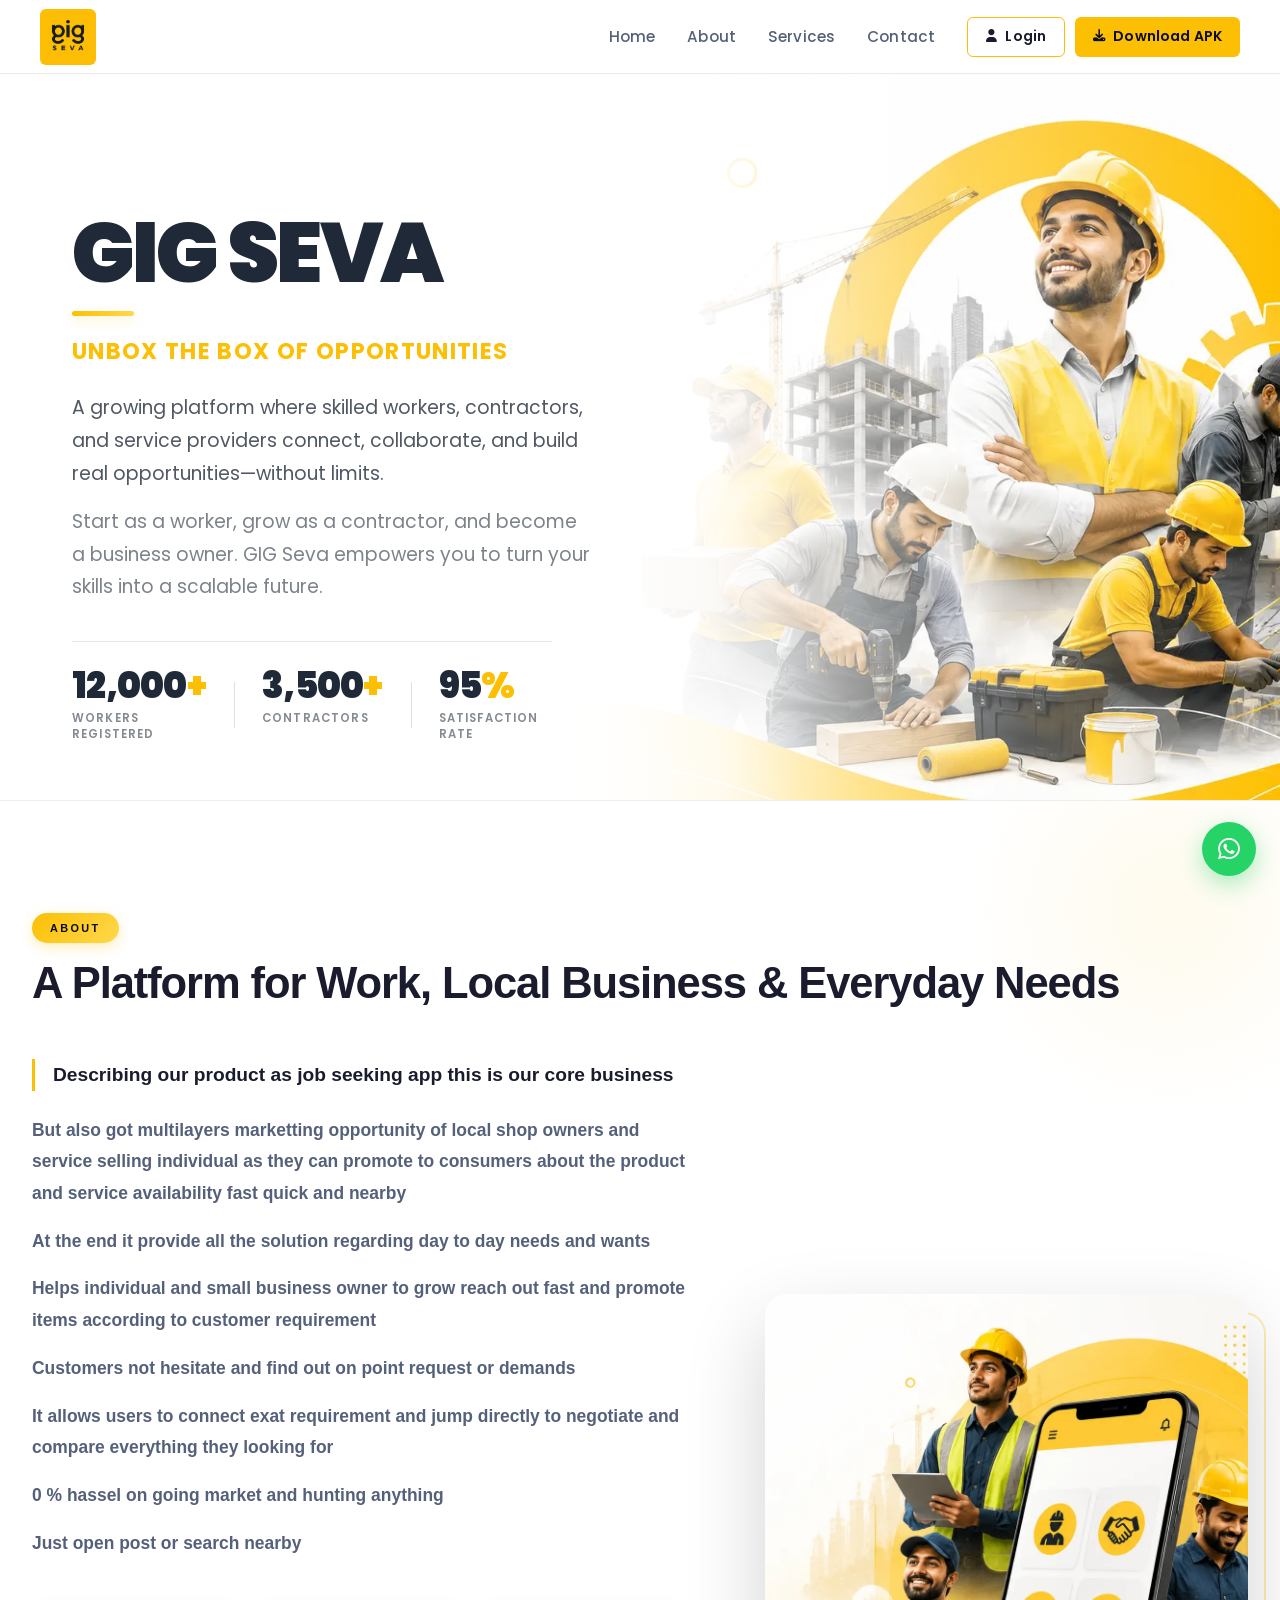
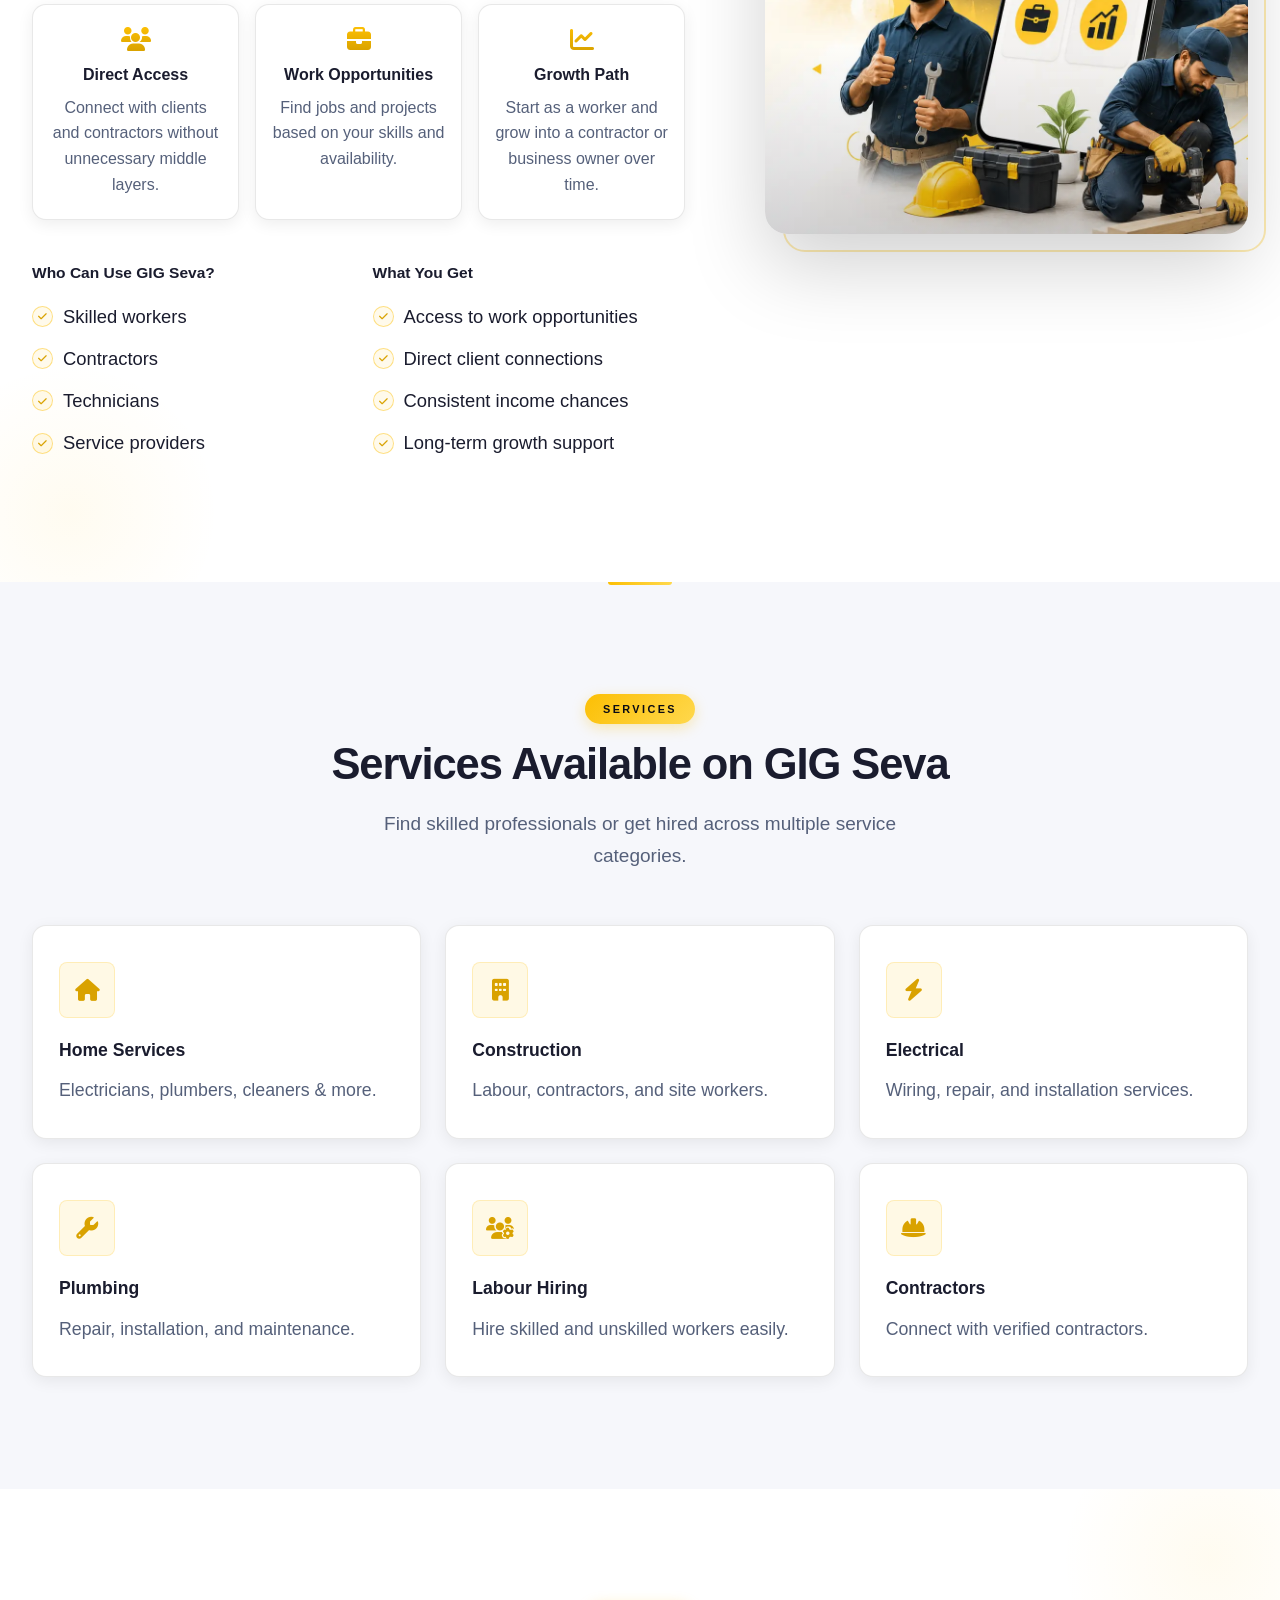
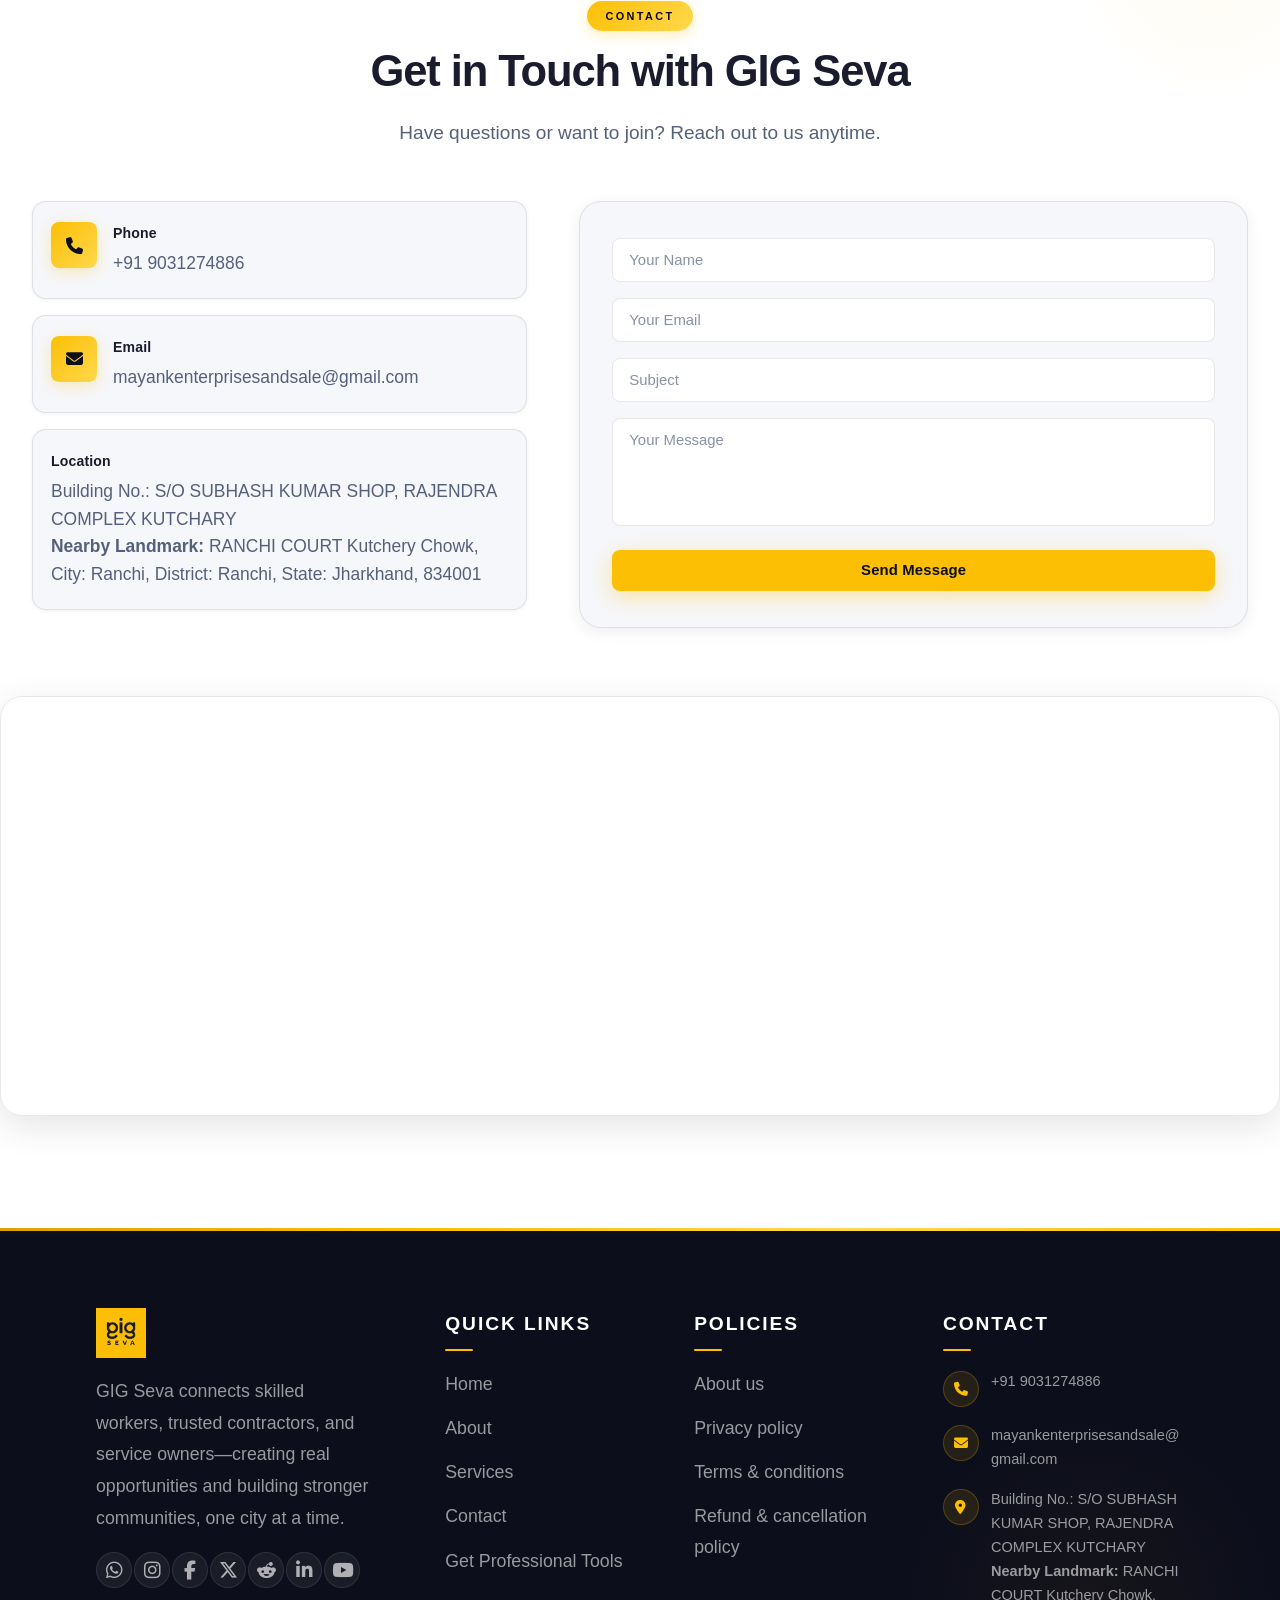
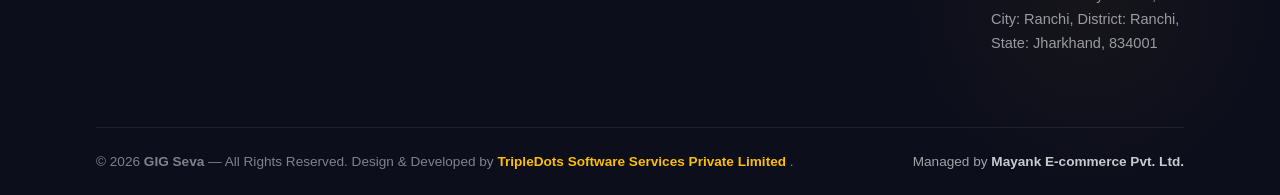
==== index.html @ e5313b93 "Publish the current gigSEVA website. Co-authored-by: Cursor <cursoragent@cursor.com>" ====
<!DOCTYPE html>
<html lang="en">
<head>
  <meta charset="UTF-8">
  <meta name="viewport" content="width=device-width, initial-scale=1.0">
  <title>GIG Seva</title>
  <link rel="stylesheet" href="css/main.css">
  <link rel="stylesheet" href="https://cdnjs.cloudflare.com/ajax/libs/font-awesome/6.5.0/css/all.min.css">
  <link href="https://fonts.googleapis.com/css2?family=Poppins:wght@400;500;600;700&display=swap" rel="stylesheet">

</head>
<body>

  <div id="header"></div> 

<!-- ===== HERO SECTION ===== -->
<section class="hero" id="home">

  <div class="hero-content">

    <h1 class="hero-title">
      GIG Seva
    </h1>

    <h2 class="hero-subtitle">
      Unbox the Box of Opportunities
    </h2>

    <p class="hero-description">
      A growing platform where skilled workers, contractors, and service providers connect, collaborate, and build real opportunities—without limits.
    </p>

    <p class="hero-description secondary">
      Start as a worker, grow as a contractor, and become a business owner. GIG Seva empowers you to turn your skills into a scalable future.
    </p>

    <!-- STATS -->
    <div class="hero-stats">

      <div class="stat">
        <h3>12,000<span>+</span></h3>
        <p>Workers Registered</p>
      </div>

      <div class="stat">
        <h3>3,500<span>+</span></h3>
        <p>Contractors</p>
      </div>

      <div class="stat">
        <h3>95<span>%</span></h3>
        <p>Satisfaction Rate</p>
      </div>

    </div>

  </div>

</section>
<!-- ================= ABOUT ================= -->
<section id="about" class="section about">
  <div class="container">

    <span class="section-label">About</span>

    <h2 class="section-title">
      A Platform for Work, Local Business & Everyday Needs
    </h2>

    <div class="about-grid">

      <div class="about-content">

        <p class="about-highlight">
          Describing our product as job seeking app this is our core business
        </p>

        <p>
          But also got multilayers marketting opportunity of local shop owners and service selling individual as they can promote to consumers about the product and service availability fast quick and nearby
        </p>

        <p>
          At the end it provide all the solution regarding day to day needs and wants
        </p>

        <p>
          Helps individual and small business owner to grow reach out fast and promote items according to customer requirement
        </p>

        <p>
          Customers not hesitate and find out on point request or demands
        </p>

        <p>
          It allows users to connect exat requirement and jump directly to negotiate and compare everything they looking for
        </p>

        <p>
          0 % hassel on going market and hunting anything
        </p>

        <p>
          Just open post or search nearby
        </p>

        <!-- FEATURES -->
        <div class="about-features">

          <div class="feature-box">
            <i class="fa-solid fa-users"></i>
            <h4>Direct Access</h4>
            <p>
              Connect with clients and contractors without unnecessary middle layers.
            </p>
          </div>

          <div class="feature-box">
            <i class="fa-solid fa-briefcase"></i>
            <h4>Work Opportunities</h4>
            <p>
              Find jobs and projects based on your skills and availability.
            </p>
          </div>

          <div class="feature-box">
            <i class="fa-solid fa-chart-line"></i>
            <h4>Growth Path</h4>
            <p>
              Start as a worker and grow into a contractor or business owner over time.
            </p>
          </div>

        </div>

        <!-- LIST -->
        <div class="about-list">

          <div class="about-list-box">
            <h3>Who Can Use GIG Seva?</h3>

            <ul>
              <li>
                <i class="fa-solid fa-check"></i>
                Skilled workers
              </li>

              <li>
                <i class="fa-solid fa-check"></i>
                Contractors
              </li>

              <li>
                <i class="fa-solid fa-check"></i>
                Technicians
              </li>

              <li>
                <i class="fa-solid fa-check"></i>
                Service providers
              </li>
            </ul>
          </div>

          <div class="about-list-box">
            <h3>What You Get</h3>

            <ul>
              <li>
                <i class="fa-solid fa-check"></i>
                Access to work opportunities
              </li>

              <li>
                <i class="fa-solid fa-check"></i>
                Direct client connections
              </li>

              <li>
                <i class="fa-solid fa-check"></i>
                Consistent income chances
              </li>

              <li>
                <i class="fa-solid fa-check"></i>
                Long-term growth support
              </li>
            </ul>
          </div>

        </div>

      </div>

      <!-- RIGHT IMAGE -->
      <div class="about-image">
        <img 
          src="images/gigseva-about.webp" 
          alt="GIG Seva"
        />
      </div>

    </div>

  </div>
</section>
<!-- ================= SERVICES ================= -->
<section id="services" class="section services">
  <div class="container">

    <span class="section-label">Services</span>

    <h2 class="section-title">
      Services Available on GIG Seva
    </h2>

    <p class="services-subtitle">
      Find skilled professionals or get hired across multiple service categories.
    </p>

    <div class="services-grid">

      <div class="service-card">
        <i class="fa-solid fa-house"></i>
        <h3>Home Services</h3>
        <p>Electricians, plumbers, cleaners & more.</p>
      </div>

      <div class="service-card">
        <i class="fa-solid fa-building"></i>
        <h3>Construction</h3>
        <p>Labour, contractors, and site workers.</p>
      </div>

      <div class="service-card">
        <i class="fa-solid fa-bolt"></i>
        <h3>Electrical</h3>
        <p>Wiring, repair, and installation services.</p>
      </div>

      <div class="service-card">
        <i class="fa-solid fa-wrench"></i>
        <h3>Plumbing</h3>
        <p>Repair, installation, and maintenance.</p>
      </div>

      <div class="service-card">
        <i class="fa-solid fa-users-gear"></i>
        <h3>Labour Hiring</h3>
        <p>Hire skilled and unskilled workers easily.</p>
      </div>

      <div class="service-card">
        <i class="fa-solid fa-helmet-safety"></i>
        <h3>Contractors</h3>
        <p>Connect with verified contractors.</p>
      </div>

    </div>

  </div>
</section>

<!-- ================= CONTACT ================= -->
<section id="contact" class="section contact">
  <div class="container">

    <span class="section-label">Contact</span>

    <h2 class="section-title">
      Get in Touch with GIG Seva
    </h2>

    <p class="contact-subtitle">
      Have questions or want to join? Reach out to us anytime.
    </p>

    <div class="contact-grid">

      <!-- ================= LEFT INFO ================= -->
      <div class="contact-info">

        <div class="info-box">
          <i class="fa-solid fa-phone"></i>
          <div>
            <h4>Phone</h4>
            <p>+91 9031274886</p>
          </div>
        </div>

        <div class="info-box">
          <i class="fa-solid fa-envelope"></i>
          <div>
            <h4>Email</h4>
            <p>mayankenterprisesandsale@gmail.com</p>
          </div>
        </div>

        <div class="info-box">
          <!-- <i class="fa-solid fa-location-dot"></i> -->
          <div>
            <h4>Location</h4>
            <p>Building No.: S/O SUBHASH KUMAR 
             SHOP, RAJENDRA COMPLEX KUTCHARY <br> <b>Nearby Landmark:</b> RANCHI COURT 
             Kutchery Chowk,  City: Ranchi, District: Ranchi, State: Jharkhand, 834001</p>
          </div>
        </div>

        

      </div>

      <!-- ================= RIGHT FORM ================= -->
      <div class="contact-form">

        <form>

          <div class="form-group">
            <input type="text" placeholder="Your Name" required />
          </div>

          <div class="form-group">
            <input type="email" placeholder="Your Email" required />
          </div>

          <div class="form-group">
            <input type="text" placeholder="Subject" />
          </div>

          <div class="form-group">
            <textarea rows="5" placeholder="Your Message"></textarea>
          </div>

          <button type="submit" class="btn btn-primary full-width">
            Send Message
          </button>

        </form>

      </div>

    </div>

  </div>

  <!-- ================= MAP ================= -->
  <div class="contact-map">
    <iframe 
      src="https://www.google.com/maps/embed?pb=!1m16!1m12!1m3!1d117223.85610271404!2d85.32132581395605!3d23.343118572445846!2m3!1f0!2f0!3f0!3m2!1i1024!2i768!4f13.1!2m1!1sBuilding%20No.%3A%20S%2FO%20SUBHASH%20KUMAR%20SHOP%2C%20RAJENDRA%20COMPLEX%20KUTCHARY%20Nearby%20Landmark%3A%20RANCHI%20COURT%20Kutchery%20Chowk%2C%20City%3A%20Ranchi%2C%20District%3A%20Ranchi%2C%20State%3A%20Jharkhand%2C%20834001!5e0!3m2!1sen!2sin!4v1785757499914!5m2!1sen!2sin" width="600" height="450" style="border:0;" allowfullscreen="" loading="lazy" referrerpolicy="no-referrer-when-downgrade">
      width="100%" 
      height="400" 
      style="border:0;" 
      allowfullscreen="" 
      loading="lazy">
    </iframe>
  </div>

</section>
  <div id="footer"></div>

  <!-- JS -->
  <script src="js/auth.js"></script>
  <script src="js/main.js"></script>

</body>
</html>
---- css/main.css ----
@charset "UTF-8";
:root {
  --orange: #FCBF04 ;
  --orange-light:#FFD84D ;
  --mid: #D9A200 ;
  --bg: #F6F7FB ;
  --bg-card: #FFFFFF ;
  --text: #1A1C2E ;
  --text-soft: #55607A ;
  --border: rgba(0, 0, 0, 0.09) ;
  --shadow-sm: 0 4px 16px rgba(0, 0, 0, 0.07) ;
  --shadow-md: 0 10px 36px rgba(0, 0, 0, 0.11) ;
  --shadow-lg: 0 20px 60px rgba(0, 0, 0, 0.15) ;
  --radius: 14px ;
  --radius-sm: 8px ;
  --radius-lg: 22px ;
  --font-head: Syne, sans-serif ;
  --font-body: DM Sans, sans-serif ;
  --nav-h: 74px ;
  --transition: 0.3s cubic-bezier(0.4, 0, 0.2, 1) ;
  --grad: linear-gradient(135deg, #FCBF04
  0%, #FFD84D
  100%);
}

*,
*::before,
*::after {
  margin: 0;
  padding: 0;
  box-sizing: border-box;
}

html {
  font-size: 16px;
  scroll-behavior: smooth;
}

html,
body {
  width: 100%;
  overflow-x: hidden;
}

body {
  color: #1A1C2E;
  font-family: "DM Sans", sans-serif;
  background: #FFFFFF;
  line-height: 1.7;
  padding-top: 74px;
}

a {
  color: inherit;
  text-decoration: none;
}

ul {
  list-style: none;
}

img {
  display: block;
  max-width: 100%;
}

input,
textarea,
button {
  border: none;
  font-family: "DM Sans", sans-serif;
  outline: none;
}

::-webkit-scrollbar {
  width: 6px;
}

::-webkit-scrollbar-track {
  background: #EEF0F6;
}

::-webkit-scrollbar-thumb {
  border-radius: 10px;
  background: #FCBF04;
}

::-webkit-scrollbar-thumb:hover {
  background: #D9A200;
}

.container {
  margin: 0 auto;
  width: 100%;
  padding: 0 32px;
  max-width: 1280px;
}

.section-label {
  margin-bottom: 16px;
  border-radius: 50px;
  display: inline-block;
  padding: 6px 18px;
  color: rgb(8.8615384615, 10.3384615385, 19.9384615385);
  font-family: "Syne", sans-serif;
  font-weight: 700;
  font-size: 0.68rem;
  background: linear-gradient(135deg, #FCBF04 0%, #FFD84D 100%);
  letter-spacing: 0.22em;
  text-transform: uppercase;
  box-shadow: 0 4px 14px rgba(252, 191, 4, 0.28);
}

.section-title {
  margin-bottom: 50px;
  color: #1A1C2E;
  font-family: "Syne", sans-serif;
  font-weight: 800;
  font-size: clamp(1.9rem, 3.4vw, 3rem);
  line-height: 1.14;
  letter-spacing: -0.025em;
}

.gradient-text {
  background: linear-gradient(135deg, #FCBF04 0%, #FFD84D 100%);
  -webkit-background-clip: text;
  -webkit-text-fill-color: transparent;
  background-clip: text;
}

.btn {
  border-radius: 8px;
  display: inline-flex;
  justify-content: center;
  align-items: center;
  padding: 13px 30px;
  font-family: "DM Sans", sans-serif;
  font-weight: 600;
  font-size: 0.93rem;
  gap: 8px;
  letter-spacing: 0.01em;
  cursor: pointer;
  white-space: nowrap;
  transition: 0.3s cubic-bezier(0.4, 0, 0.2, 1);
  line-height: 1;
}
.btn i {
  font-size: 0.88em;
  transition: 0.3s cubic-bezier(0.4, 0, 0.2, 1);
}

.btn-primary {
  color: #0C0E1B;
  background: #FCBF04;
  box-shadow: 0 6px 22px rgba(252, 191, 4, 0.36);
}
.btn-primary:hover {
  background: #FFD84D;
  box-shadow: 0 12px 36px rgba(252, 191, 4, 0.5);
  transform: translateY(-2px);
}
.btn-primary:hover i {
  transform: translateX(3px);
}
.btn-primary:active {
  transform: translateY(0);
}

.btn-outline {
  border: 2px solid #FCBF04;
  color: #1A1C2E;
  background: transparent;
}
.btn-outline:hover {
  color: #0C0E1B;
  background: #FCBF04;
  transform: translateY(-2px);
  box-shadow: 0 8px 28px rgba(252, 191, 4, 0.4);
}

.btn.full-width {
  width: 100%;
  justify-content: center;
}

.navbar {
  position: fixed;
  z-index: 1000;
  top: 0;
  right: 0;
  left: 0;
  height: 74px;
  background: #FFFFFF;
  border-bottom: 1px solid rgba(0, 0, 0, 0.08);
  transition: box-shadow 0.3s cubic-bezier(0.4, 0, 0.2, 1);
}
.navbar.scrolled {
  box-shadow: 0 2px 24px rgba(0, 0, 0, 0.08);
}

.nav-container {
  margin: 0 auto;
  height: 100%;
  display: flex;
  justify-content: space-between;
  align-items: center;
  padding: 0 40px;
  max-width: 1280px;
  gap: 24px;
}

.nav-logo {
  display: flex;
  flex-shrink: 0;
  align-items: center;
}

.logo-img {
  width: 56px;
  height: 56px;
  display: block;
  object-fit: cover;
  border-radius: 6px;
  transition: 0.3s cubic-bezier(0.4, 0, 0.2, 1);
}

.nav-right {
  display: flex;
  align-items: center;
  justify-content: flex-end;
  gap: 18px;
  margin-left: auto;
  min-width: 0;
}

.nav-menu {
  margin: 0;
  display: flex;
  align-items: center;
  padding: 0;
  list-style: none;
  gap: 4px;
}

.nav-link {
  position: relative;
  border-radius: 8px;
  display: inline-block;
  padding: 8px 14px;
  color: #55607A;
  font-family: "Poppins", "DM Sans", sans-serif;
  font-weight: 500;
  font-size: 0.95rem;
  letter-spacing: 0.01em;
  transition: 0.3s cubic-bezier(0.4, 0, 0.2, 1);
}
.nav-link:hover {
  color: #1A1C2E;
}

.nav-actions {
  display: flex;
  flex-shrink: 0;
  align-items: center;
  gap: 10px;
}
.nav-actions .btn {
  padding: 10px 18px;
  font-family: "Poppins", "DM Sans", sans-serif;
  font-size: 0.88rem;
  font-weight: 600;
  border-radius: 6px;
  min-height: 40px;
}
.nav-actions .btn-outline {
  border-width: 1.5px;
  background: #fff;
}
.nav-actions .btn-primary {
  box-shadow: none;
}
.nav-actions .btn-primary:hover {
  transform: none;
  box-shadow: none;
  background: #FFD84D;
}

.hamburger {
  z-index: 1001;
  border-radius: 8px;
  display: none;
  flex-direction: column;
  padding: 8px;
  gap: 5px;
  cursor: pointer;
  background: none;
}
.hamburger span {
  border-radius: 3px;
  width: 22px;
  height: 2px;
  display: block;
  background: #1A1C2E;
  transition: 0.3s cubic-bezier(0.4, 0, 0.2, 1);
  transform-origin: center;
}
.hamburger.open span:nth-child(1) {
  transform: translateY(7px) rotate(45deg);
}
.hamburger.open span:nth-child(2) {
  opacity: 0;
  transform: scaleX(0);
}
.hamburger.open span:nth-child(3) {
  transform: translateY(-7px) rotate(-45deg);
}

@media (max-width: 768px) {
  .logo-img {
    width: 48px;
    height: 48px;
  }
  .nav-container {
    padding: 0 16px;
  }
  .nav-right {
    gap: 0;
    margin-left: 0;
  }
  .nav-menu {
    position: fixed;
    z-index: 9999;
    top: 0;
    right: -100%;
    width: 82%;
    height: 100vh;
    flex-direction: column;
    align-items: flex-start;
    padding: 0;
    max-width: 360px;
    background: #FFFFFF;
    box-shadow: -4px 0 40px rgba(0, 0, 0, 0.18);
    transition: right 0.35s cubic-bezier(0.4, 0, 0.2, 1);
    overflow-y: auto;
    overflow-x: hidden;
    gap: 0;
  }
  .nav-menu::before {
    position: fixed;
    z-index: -1;
    top: 0;
    left: 0;
    width: 100vw;
    height: 100vh;
    content: "";
    background: rgba(0, 0, 0, 0);
    pointer-events: none;
    transition: background 0.35s ease;
  }
  .nav-menu.open {
    right: 0;
  }
  .nav-menu.open::before {
    background: rgba(0, 0, 0, 0.35);
    pointer-events: auto;
  }
  .nav-menu li {
    width: 100%;
    flex-shrink: 0;
  }
  .nav-menu li:first-child {
    margin-top: 74px;
  }
  .nav-link {
    position: relative;
    border-radius: 0;
    width: 100%;
    display: flex;
    align-items: center;
    padding: 0 24px;
    color: #1A1C2E;
    font-family: "Poppins", sans-serif;
    font-weight: 450;
    font-size: 18px;
    gap: 14px;
    min-height: 56px;
    letter-spacing: 0.01em;
    line-height: 1.4;
    background: transparent;
    transition: background 0.22s ease, color 0.22s ease;
  }
  .nav-link::before {
    border: 1px solid rgba(252, 191, 4, 0.3);
    border-radius: 50%;
    width: 40px;
    height: 40px;
    display: inline-flex;
    flex-shrink: 0;
    justify-content: center;
    align-items: center;
    color: rgb(202.5787401575, 153.3464566929, 2.4212598425);
    font-family: "Font Awesome 6 Free";
    font-weight: 900;
    font-size: 18px;
    background: rgba(252, 191, 4, 0.14);
    line-height: 1;
    transition: background 0.22s ease, color 0.22s ease, border-color 0.22s ease;
  }
  .nav-link:hover, .nav-link.active {
    color: #1A1C2E;
    background: rgba(252, 191, 4, 0.06);
  }
  .nav-link:hover::before, .nav-link.active::before {
    border-color: #FCBF04;
    color: #0C0E1B;
    background: #FCBF04;
  }
  .nav-menu li:nth-child(1) .nav-link::before {
    content: "\f015";
  }
  .nav-menu li:nth-child(2) .nav-link::before {
    content: "\f05a";
  }
  .nav-menu li:nth-child(3) .nav-link::before {
    content: "\f013";
  }
  .nav-menu li:nth-child(4) .nav-link::before {
    content: "\f0e0";
  }
  .nav-menu li + li {
    border-top: 1px solid rgba(0, 0, 0, 0.05);
  }
  .hamburger {
    position: relative;
    z-index: 10000;
    display: flex;
  }
  .nav-actions {
    display: none !important;
  }
  .mobile-actions {
    margin-top: 0 !important;
    width: 100% !important;
    display: flex !important;
    flex-direction: column !important;
    flex-shrink: 0 !important;
    align-items: stretch !important;
    padding: 20px 24px 32px !important;
    gap: 10px !important;
    border-top: 1px solid rgba(0, 0, 0, 0.09) !important;
  }
  .mobile-actions .btn {
    border-radius: 8px !important;
    width: 100% !important;
    justify-content: center !important;
    font-family: "Poppins", sans-serif !important;
    font-weight: 600 !important;
    font-size: 0.97rem !important;
    min-height: 48px !important;
    box-sizing: border-box !important;
    gap: 8px !important;
  }
  .mobile-actions .btn i {
    font-size: 0.9em !important;
  }
  .mobile-actions .btn-outline {
    border: 2px solid #FCBF04 !important;
    color: #1A1C2E !important;
    background: transparent !important;
  }
  .mobile-actions .btn-outline:hover {
    background: rgba(252, 191, 4, 0.08) !important;
  }
  .mobile-actions .btn-primary {
    color: #0C0E1B !important;
    font-weight: 700 !important;
    background: #FCBF04 !important;
    box-shadow: 0 4px 16px rgba(252, 191, 4, 0.35) !important;
  }
  .mobile-actions .btn-primary:hover {
    background: #FFD84D !important;
  }
}
@media (max-width: 360px) {
  .nav-link {
    padding: 0 18px;
    font-size: 18px;
    gap: 12px;
  }
  .nav-link::before {
    width: 36px;
    height: 36px;
    font-size: 16px;
  }
  .mobile-actions {
    padding: 16px 18px 28px !important;
  }
}
/* =========================================================
HERO
========================================================= */
.hero {
  position: relative;
  width: 100%;
  display: flex;
  align-items: stretch;
  min-height: 620px;
  overflow: hidden;
  background: #ffffff;
  border-bottom: 1px solid #eeeeee;
  box-sizing: border-box;
}

.hero::before {
  position: absolute;
  z-index: 1;
  inset: 0;
  content: "";
  pointer-events: none;
  background: linear-gradient(90deg, rgb(255, 255, 255) 0%, rgba(255, 255, 255, 0.98) 40%, rgba(255, 255, 255, 0.88) 56%, rgba(255, 255, 255, 0.35) 75%, rgba(255, 255, 255, 0) 100%);
}

.hero::after {
  position: absolute;
  z-index: 0;
  top: 0;
  right: 0;
  bottom: 0;
  width: 58%;
  content: "";
  background: linear-gradient(90deg, rgb(255, 255, 255) 0%, rgba(255, 255, 255, 0.55) 12%, rgba(255, 255, 255, 0) 35%), url("../images/gig-seva-hero.webp") center/cover no-repeat;
  mask-image: linear-gradient(to right, transparent 0%, rgba(0, 0, 0, 0.7) 18%, black 42%);
  -webkit-mask-image: linear-gradient(to right, transparent 0%, rgba(0, 0, 0, 0.7) 18%, black 42%);
}

/* =========================================================
HERO CONTENT
========================================================= */
.hero .hero-content {
  position: relative;
  z-index: 2;
  margin-left: calc((100vw - 1200px) / 2 + 32px);
  width: 50%;
  padding: 140px 32px 58px 0;
  font-family: "Poppins", sans-serif;
  max-width: 660px;
  box-sizing: border-box;
}

/* =========================================================
HERO TITLE
========================================================= */
.hero .hero-title {
  position: relative;
  margin: 0 0 20px;
  color: #1f2937;
  font-family: "Poppins", sans-serif;
  font-weight: 900;
  font-size: clamp(3.5rem, 6.5vw, 6.5rem);
  line-height: 0.95;
  letter-spacing: -0.035em;
  text-transform: uppercase;
}

/* Yellow underline */
.hero .hero-title::after {
  margin-top: 18px;
  border-radius: 10px;
  width: 62px;
  height: 5px;
  display: block;
  content: "";
  background: linear-gradient(90deg, #fcbf04, #ffd84d);
  box-shadow: 0 4px 12px rgba(252, 191, 4, 0.25);
}

/* =========================================================
SUBTITLE
========================================================= */
.hero .hero-subtitle {
  margin: 0 0 24px;
  color: #fcbf04;
  font-family: "Poppins", sans-serif;
  font-weight: 700;
  font-size: clamp(1rem, 1.8vw, 1.4rem);
  letter-spacing: 0.06em;
  line-height: 1.4;
  text-transform: uppercase;
}

/* =========================================================
DESCRIPTION
========================================================= */
.hero .hero-description {
  margin: 0 0 16px;
  color: rgba(31, 41, 55, 0.78);
  font-family: "Poppins", sans-serif;
  font-weight: 400;
  font-size: clamp(1.18rem, 1.2vw, 1.08rem);
  max-width: 520px;
  line-height: 1.75;
}

.hero .hero-description.secondary {
  margin-top: 0;
  margin-bottom: 0;
  border: none;
  padding: 0;
  color: rgba(31, 41, 55, 0.58);
  font-family: "Poppins", sans-serif;
  font-weight: 400;
  font-size: clamp(1.18rem, 1vw, 1rem);
  letter-spacing: 0;
  line-height: 1.7;
  text-transform: none;
  background: transparent;
}

.hero .hero-divider {
  display: none;
}

/* =========================================================
STATS
========================================================= */
.hero .hero-stats {
  margin-top: 38px;
  width: 100%;
  display: flex;
  align-items: stretch;
  padding-top: 26px;
  max-width: 480px;
  gap: 0;
  border-top: 1px solid rgba(31, 41, 55, 0.12);
}

.hero .hero-stats .stat {
  position: relative;
  padding: 0 28px 0 0;
  flex: 1;
  text-align: left;
  box-sizing: border-box;
}

.hero .hero-stats .stat:not(:first-child) {
  padding-right: 28px;
  padding-left: 28px;
}

.hero .hero-stats .stat:not(:first-child)::before {
  position: absolute;
  top: 50%;
  left: 0;
  width: 1px;
  height: 46px;
  content: "";
  transform: translateY(-50%);
  background: rgba(31, 41, 55, 0.14);
}

.hero .hero-stats .stat:last-child {
  padding-right: 0;
}

/* =========================================================
STAT NUMBER
========================================================= */
.hero .hero-stats .stat h3 {
  margin: 0 0 6px;
  color: #1f2937;
  font-family: "Poppins", sans-serif;
  font-weight: 900;
  font-size: clamp(1.8rem, 2.8vw, 2.6rem);
  line-height: 1;
  letter-spacing: -0.02em;
}

.hero .hero-stats .stat h3 span {
  color: #fcbf04;
  font-weight: 900;
}

/* =========================================================
STAT LABEL
========================================================= */
.hero .hero-stats .stat p {
  margin: 0;
  color: rgba(31, 41, 55, 0.55);
  font-family: "Poppins", sans-serif;
  font-weight: 600;
  font-size: 0.72rem;
  line-height: 1.4;
  letter-spacing: 0.1em;
  text-transform: uppercase;
}

/* =========================================================
HERO BOTTOM — CLEAR SEPARATION
========================================================= */
.hero {
  box-shadow: 0 1px 0 rgba(31, 41, 55, 0.05), 0 4px 18px rgba(31, 41, 55, 0.04);
}

/* =========================================================
TABLET — 769px TO 992px
========================================================= */
@media (max-width: 992px) and (min-width: 769px) {
  .hero {
    align-items: flex-end;
    min-height: 620px;
  }
  .hero::before {
    background: linear-gradient(180deg, rgba(255, 255, 255, 0.88) 0%, rgba(255, 255, 255, 0.72) 60%, rgba(255, 255, 255, 0.92) 100%);
  }
  .hero::after {
    top: 0;
    right: 0;
    bottom: 0;
    width: 100%;
    mask-image: none;
    -webkit-mask-image: none;
    background: linear-gradient(180deg, rgba(255, 255, 255, 0.55), rgba(255, 255, 255, 0.1)), url("../images/gig-seva-hero.webp") center/cover no-repeat;
  }
  .hero .hero-content {
    margin-left: 0;
    width: 100%;
    padding: 110px 32px 50px;
    max-width: 100%;
  }
  .hero .hero-title {
    font-size: clamp(2.8rem, 7vw, 4.5rem);
  }
  .hero .hero-description {
    max-width: 600px;
  }
  .hero .hero-stats {
    max-width: 100%;
  }
}
/* =========================================================
MOBILE — BELOW 768px
========================================================= */
@media (max-width: 768px) {
  .hero {
    height: auto;
    display: block;
    min-height: 0;
    overflow: hidden;
    background: #ffffff;
    border-bottom: 1px solid #eeeeee;
  }
  .hero::before {
    background: linear-gradient(180deg, rgba(255, 255, 255, 0.88) 0%, rgba(255, 255, 255, 0.82) 50%, rgba(255, 255, 255, 0.94) 100%);
  }
  .hero::after {
    top: 0;
    right: 0;
    bottom: 0;
    width: 100%;
    background: linear-gradient(180deg, rgba(255, 255, 255, 0.3), rgba(255, 255, 255, 0.75)), url("../images/gig-seva-hero.webp") center top/cover no-repeat;
    mask-image: none;
    -webkit-mask-image: none;
  }
  .hero .hero-content {
    margin-left: 0;
    width: 100%;
    padding: 100px 22px 40px;
    max-width: 100%;
    box-sizing: border-box;
  }
  /* =====================================================
  TITLE
  ===================================================== */
  .hero .hero-title {
    margin-bottom: 10px;
    color: #1f2937;
    font-size: 2.5rem;
    line-height: 0.97;
    letter-spacing: -0.025em;
  }
  .hero .hero-title::after {
    margin-top: 10px;
    width: 44px;
    height: 4px;
  }
  /* =====================================================
  SUBTITLE
  ===================================================== */
  .hero .hero-subtitle {
    margin-top: 0;
    margin-bottom: 14px;
    color: #fcbf04;
    font-size: 0.8rem;
    letter-spacing: 0.05em;
  }
  /* =====================================================
  DESCRIPTION
  ===================================================== */
  .hero .hero-description {
    margin-bottom: 10px;
    width: 100%;
    color: rgba(31, 41, 55, 0.78);
    font-size: 1rem;
    max-width: 100%;
    line-height: 1.7;
  }
  .hero .hero-description.secondary {
    margin-bottom: 0;
    color: rgba(31, 41, 55, 0.58);
    font-size: 0.95rem;
    line-height: 1.65;
  }
  /* =====================================================
  STATS
  ===================================================== */
  .hero .hero-stats {
    margin-top: 22px;
    width: 100%;
    display: flex;
    flex-direction: row;
    flex-wrap: nowrap;
    padding-top: 18px;
    max-width: 100%;
    gap: 0;
    border-top: 1px solid rgba(31, 41, 55, 0.12);
  }
  .hero .hero-stats .stat {
    position: relative;
    padding: 0;
    flex: 1;
    text-align: left;
    box-sizing: border-box;
  }
  .hero .hero-stats .stat:not(:first-child) {
    padding-left: 14px;
  }
  .hero .hero-stats .stat:not(:first-child)::before {
    position: absolute;
    top: 50%;
    left: 0;
    width: 1px;
    height: 36px;
    content: "";
    transform: translateY(-50%);
    background: rgba(31, 41, 55, 0.14);
  }
  .hero .hero-stats .stat:not(:last-child) {
    padding-right: 14px;
  }
  .hero .hero-stats .stat h3 {
    margin-bottom: 4px;
    color: #1f2937;
    font-size: 1.8rem;
  }
  .hero .hero-stats .stat p {
    color: rgba(31, 41, 55, 0.52);
    font-size: 0.65rem;
    letter-spacing: 0.08em;
  }
}
/* =========================================================
SMALL MOBILE — BELOW 480px
========================================================= */
@media (max-width: 480px) {
  .hero .hero-content {
    padding: 40px 18px 32px;
  }
  .hero .hero-title {
    font-size: 2.2rem;
  }
  .hero .hero-subtitle {
    margin-bottom: 12px;
    font-size: 1.11rem;
  }
  .hero .hero-description {
    margin-bottom: 8px;
    font-weight: 500;
    font-size: 1.14rem;
  }
  .hero .hero-description.secondary {
    margin-top: 19px;
    font-weight: 500;
    font-size: 0.9rem;
    font-size: 1.14rem;
  }
  .hero .hero-stats {
    margin-top: 18px;
    padding-top: 16px;
  }
  .hero .hero-stats .stat h3 {
    font-size: 1.6rem;
  }
  .hero .hero-stats .stat p {
    font-size: 0.72rem;
  }
  .hero .hero-stats .stat:not(:first-child) {
    padding-left: 10px;
  }
  .hero .hero-stats .stat:not(:last-child) {
    padding-right: 10px;
  }
}
/* =========================================================
EXTRA SMALL — BELOW 360px
========================================================= */
@media (max-width: 360px) {
  .hero .hero-content {
    padding: 85px 16px 28px;
  }
  .hero .hero-title {
    font-size: 2rem;
  }
  .hero .hero-subtitle {
    margin-bottom: 10px;
    font-size: 0.72rem;
  }
  .hero .hero-description {
    margin-bottom: 7px;
    font-size: 0.84rem;
  }
  .hero .hero-description.secondary {
    font-size: 0.78rem;
  }
  .hero .hero-stats {
    margin-top: 14px;
    flex-wrap: wrap;
    padding-top: 14px;
  }
  .hero .hero-stats .stat {
    flex: 0 0 50%;
  }
  .hero .hero-stats .stat:nth-child(3) {
    margin-top: 10px;
    padding-right: 0 !important;
    padding-left: 0 !important;
    flex: 0 0 100%;
  }
  .hero .hero-stats .stat:nth-child(3)::before {
    display: none !important;
  }
  .hero .hero-stats .stat h3 {
    font-size: 1.5rem;
  }
  .hero .hero-stats .stat p {
    font-size: 0.6rem;
  }
}
.section {
  width: 100%;
  overflow: hidden;
  box-sizing: border-box;
}

/* =========================================================
ABOUT SECTION — CLEAR START AFTER HERO
========================================================= */
.hero + .section {
  position: relative;
  margin-top: 0;
  background: #ffffff;
  border-top: 0;
  clear: both;
}

.about {
  position: relative;
  padding: 112px 0;
  background: #FFFFFF;
  overflow: hidden;
}
.about::before {
  position: absolute;
  z-index: 0;
  top: -100px;
  right: -100px;
  border-radius: 50%;
  width: 420px;
  height: 420px;
  content: "";
  background: radial-gradient(circle, rgba(252, 191, 4, 0.07) 0%, transparent 70%);
  pointer-events: none;
}
.about::after {
  position: absolute;
  z-index: 0;
  bottom: -80px;
  left: -80px;
  border-radius: 50%;
  width: 300px;
  height: 300px;
  content: "";
  background: radial-gradient(circle, rgba(252, 191, 4, 0.06) 0%, transparent 70%);
  pointer-events: none;
}
.about .container {
  position: relative;
  z-index: 1;
}
.about .about-grid {
  display: grid;
  align-items: center;
  grid-template-columns: 1.15fr 0.85fr;
  gap: 80px;
}
.about .about-content .about-highlight {
  margin-bottom: 24px;
  padding-left: 18px;
  color: #1A1C2E;
  font-family: "Syne", sans-serif;
  font-weight: 700;
  font-size: 1.2rem;
  line-height: 1.65;
  border-left: 3px solid #FCBF04;
}
.about .about-content > p {
  margin-bottom: 16px;
  color: #55607A;
  font-weight: 550;
  font-size: 1.09rem;
  line-height: 1.82;
}
.about .about-features {
  margin-top: 44px;
  display: grid;
  grid-template-columns: repeat(3, 1fr);
  gap: 16px;
}
.about .feature-box {
  border: 1px solid rgba(0, 0, 0, 0.09);
  border-radius: 14px;
  padding: 22px 16px;
  background: #FFFFFF;
  box-shadow: 0 4px 16px rgba(0, 0, 0, 0.07);
  text-align: center;
  transition: 0.3s cubic-bezier(0.4, 0, 0.2, 1);
}
.about .feature-box i {
  margin-bottom: 10px;
  display: block;
  font-size: 24px;
  background: linear-gradient(180deg, #FCBF04 0%, #D9A200 100%);
  -webkit-background-clip: text;
  -webkit-text-fill-color: transparent;
  background-clip: text;
}
.about .feature-box h4 {
  margin-bottom: 7px;
  color: #1A1C2E;
  font-family: "Syne", sans-serif;
  font-weight: 700;
  font-size: 1rem;
}
.about .feature-box h4::after {
  display: none;
}
.about .feature-box p {
  color: #55607A;
  font-size: 1rem;
  line-height: 1.6;
}
.about .feature-box:hover {
  border-color: rgba(252, 191, 4, 0.3);
  transform: translateY(-6px);
  box-shadow: 0 16px 44px rgba(0, 0, 0, 0.09);
}
.about .about-list {
  margin-top: 40px;
  display: grid;
  grid-template-columns: repeat(2, 1fr);
  gap: 28px;
}
.about .about-list .about-list-box h3 {
  margin-bottom: 14px;
  color: #1A1C2E;
  font-family: "Syne", sans-serif;
  font-weight: 700;
  font-size: 0.97rem;
}
.about .about-list .about-list-box ul li {
  margin-bottom: 11px;
  display: flex;
  align-items: center;
  color: #1A1C2E;
  font-size: 1.15rem;
  gap: 10px;
}
.about .about-list .about-list-box ul li i {
  border: 1px solid rgba(252, 191, 4, 0.45);
  border-radius: 50%;
  width: 21px;
  height: 21px;
  display: flex;
  flex-shrink: 0;
  justify-content: center;
  align-items: center;
  color: #D9A200;
  font-size: 10px;
  background: rgba(252, 191, 4, 0.08);
}
.about .about-image {
  position: relative;
}
.about .about-image img {
  border-radius: 22px;
  width: 100%;
  height: 64vh;
  max-height: 540px;
  object-fit: cover;
  box-shadow: 0 32px 80px rgba(0, 0, 0, 0.18);
  transition: 0.5s cubic-bezier(0.4, 0, 0.2, 1);
}
.about .about-image::before {
  position: absolute;
  z-index: -1;
  top: 18px;
  right: -18px;
  bottom: -18px;
  left: 18px;
  border: 2px solid rgba(252, 191, 4, 0.3);
  border-radius: 22px;
  content: "";
  transition: 0.3s cubic-bezier(0.4, 0, 0.2, 1);
}
.about .about-image::after {
  position: absolute;
  border-radius: 22px;
  content: "";
  inset: 0;
  background: linear-gradient(to bottom, transparent 65%, rgba(12, 14, 27, 0.18) 100%);
  pointer-events: none;
}
.about .about-image:hover img {
  transform: scale(1.025);
}
.about .about-image:hover::before {
  top: 12px;
  right: -12px;
  bottom: -12px;
  left: 12px;
  border-color: rgba(252, 191, 4, 0.55);
}

@media (max-width: 992px) {
  .about {
    padding: 76px 0;
  }
  .about .about-grid {
    grid-template-columns: 1fr;
    gap: 48px;
  }
  .about .about-image {
    order: -1;
  }
  .about .about-image img {
    height: 360px;
    max-height: unset;
  }
  .about .about-image::before {
    display: none;
  }
  .about .about-features {
    grid-template-columns: repeat(2, 1fr);
  }
  .about .about-list {
    grid-template-columns: 1fr;
  }
}
@media (max-width: 576px) {
  .about {
    padding: 56px 0;
  }
  .about .about-content .about-highlight {
    padding-left: 14px;
    font-size: 1.08rem;
  }
  .about .about-content > p {
    font-size: 1.09rem;
  }
  .about .about-features {
    grid-template-columns: 1fr;
    gap: 12px;
  }
  .about {
    /* ONLY FEATURE CARD CHANGED */
  }
  .about .feature-box {
    display: flex;
    flex-direction: column;
    justify-content: center;
    align-items: center;
    padding: 16px;
    text-align: center;
    gap: 8px;
  }
  .about .feature-box i {
    margin-bottom: 4px;
    flex-shrink: 0;
    font-size: 20px;
  }
  .about .about-list {
    grid-template-columns: 1fr;
    gap: 18px;
  }
  .about .about-image img {
    height: 250px;
  }
}
@media (max-width: 360px) {
  .about .about-features {
    grid-template-columns: 1fr;
  }
  .about {
    /* ONLY CARD */
  }
  .about .feature-box {
    padding: 14px;
    gap: 7px;
  }
  .about .feature-box i {
    font-size: 20px;
  }
}
.services {
  position: relative;
  padding: 112px 0;
  text-align: center;
  overflow: hidden;
  background: #F6F7FB;
}
.services::before {
  position: absolute;
  top: 0;
  left: 50%;
  border-radius: 0 0 3px 3px;
  width: 64px;
  height: 3px;
  content: "";
  transform: translateX(-50%);
  background: linear-gradient(90deg, #FCBF04, #FFD84D);
}
.services .container {
  position: relative;
  z-index: 1;
}
.services .services-subtitle {
  margin-top: -32px;
  margin-right: auto;
  margin-bottom: 52px;
  margin-left: auto;
  color: #55607A;
  font-size: 1.19rem;
  max-width: 520px;
  line-height: 1.7;
}
.services .services-grid {
  display: grid;
  grid-template-columns: repeat(3, 1fr);
  gap: 24px;
}
.services .service-card {
  position: relative;
  border: 1px solid rgba(0, 0, 0, 0.09);
  border-radius: 14px;
  padding: 36px 26px 32px;
  background: #FFFFFF;
  box-shadow: 0 4px 16px rgba(0, 0, 0, 0.07);
  text-align: left;
  transition: 0.3s cubic-bezier(0.4, 0, 0.2, 1);
  overflow: hidden;
}
.services .service-card::before {
  position: absolute;
  top: 0;
  left: 0;
  border-radius: 0 0 3px 0;
  width: 3px;
  height: 0;
  content: "";
  background: linear-gradient(180deg, #FCBF04, #FFD84D);
  transition: height 0.4s cubic-bezier(0.4, 0, 0.2, 1);
}
.services .service-card i {
  margin-bottom: 18px;
  border: 1px solid rgba(252, 191, 4, 0.2);
  border-radius: 8px;
  width: 56px;
  height: 56px;
  display: flex;
  justify-content: center;
  align-items: center;
  color: #D9A200;
  font-size: 22px;
  background: rgba(252, 191, 4, 0.1);
  transition: 0.3s cubic-bezier(0.4, 0, 0.2, 1);
}
.services .service-card h3 {
  margin-bottom: 10px;
  color: #1A1C2E;
  font-family: "Syne", sans-serif;
  font-weight: 700;
  font-size: 1.1rem;
}
.services .service-card p {
  color: #55607A;
  font-size: 1.11rem;
  line-height: 1.7;
}
.services .service-card:hover {
  border-color: rgba(252, 191, 4, 0.35);
  transform: translateY(-7px);
  box-shadow: 0 22px 56px rgba(0, 0, 0, 0.1);
}
.services .service-card:hover::before {
  height: 100%;
}
.services .service-card:hover i {
  border-color: transparent;
  color: #0C0E1B;
  background: #FCBF04;
  box-shadow: 0 6px 20px rgba(252, 191, 4, 0.32);
}

@media (max-width: 992px) {
  .services {
    padding: 76px 0;
  }
  .services .services-grid {
    grid-template-columns: repeat(2, 1fr);
    gap: 20px;
  }
}
@media (max-width: 576px) {
  .services {
    padding: 56px 0;
  }
  .services .services-subtitle {
    margin-bottom: 32px;
    font-size: 1.19rem;
  }
  .services .services-grid {
    grid-template-columns: 1fr;
    gap: 14px;
  }
  .services .service-card {
    padding: 26px 20px;
  }
  .services .service-card i {
    margin-bottom: 14px;
    width: 48px;
    height: 48px;
    font-size: 20px;
  }
  .services .service-card h3 {
    font-size: 1.32rem;
  }
  .services .service-card p {
    font-size: 1.2rem;
  }
}
.contact {
  position: relative;
  padding: 112px 0;
  background: #FFFFFF;
  text-align: center;
  overflow: hidden;
}
.contact::after {
  position: absolute;
  z-index: 0;
  top: -80px;
  right: -80px;
  border-radius: 50%;
  width: 300px;
  height: 300px;
  content: "";
  background: radial-gradient(circle, rgba(252, 191, 4, 0.06) 0%, transparent 70%);
  pointer-events: none;
}
.contact .container {
  position: relative;
  z-index: 1;
}
.contact .contact-subtitle {
  margin-top: -30px;
  margin-bottom: 52px;
  color: #55607A;
  font-size: 1.19rem;
}
.contact .contact-grid {
  display: grid;
  grid-template-columns: 1fr 1.35fr;
  gap: 52px;
  text-align: left;
}
.contact .contact-info .info-box {
  margin-bottom: 16px;
  border: 1px solid rgba(0, 0, 0, 0.09);
  border-radius: 14px;
  display: flex;
  align-items: flex-start;
  padding: 20px 18px;
  gap: 16px;
  background: #F6F7FB;
  box-shadow: 0 1px 4px rgba(0, 0, 0, 0.06);
  transition: 0.3s cubic-bezier(0.4, 0, 0.2, 1);
}
.contact .contact-info .info-box i {
  border-radius: 8px;
  width: 46px;
  height: 46px;
  display: flex;
  flex-shrink: 0;
  justify-content: center;
  align-items: center;
  color: #0C0E1B;
  font-size: 17px;
  background: linear-gradient(135deg, #FCBF04 0%, #FFD84D 100%);
  box-shadow: 0 4px 16px rgba(252, 191, 4, 0.28);
  transition: 0.3s cubic-bezier(0.4, 0, 0.2, 1);
}
.contact .contact-info .info-box div {
  flex: 1;
  min-width: 0;
}
.contact .contact-info .info-box h4 {
  margin-bottom: 4px;
  color: #1A1C2E;
  font-family: "Syne", sans-serif;
  font-weight: 700;
  font-size: 0.88rem;
  letter-spacing: 0.01em;
}
.contact .contact-info .info-box h4::after {
  display: none;
}
.contact .contact-info .info-box p {
  color: #55607A;
  font-size: 1.09rem;
  line-height: 1.6;
  word-break: break-word;
  overflow-wrap: break-word;
}
.contact .contact-info .info-box:hover {
  border-color: rgba(252, 191, 4, 0.3);
  transform: translateY(-4px);
  box-shadow: 0 10px 36px rgba(0, 0, 0, 0.11);
  background: #FFFFFF;
}
.contact .contact-info .info-box:hover i {
  box-shadow: 0 8px 24px rgba(252, 191, 4, 0.4);
}
.contact .contact-form form {
  border: 1px solid rgba(0, 0, 0, 0.09);
  border-radius: 22px;
  padding: 36px 32px;
  background: #F6F7FB;
  box-shadow: 0 4px 16px rgba(0, 0, 0, 0.07);
}
.contact .contact-form .form-group {
  margin-bottom: 16px;
}
.contact .contact-form .form-group input,
.contact .contact-form .form-group textarea {
  border: 1.5px solid rgba(0, 0, 0, 0.09);
  border-radius: 8px;
  width: 100%;
  padding: 13px 16px;
  color: #1A1C2E;
  font-size: 0.93rem;
  background: #FFFFFF;
  transition: 0.3s cubic-bezier(0.4, 0, 0.2, 1);
}
.contact .contact-form .form-group input::placeholder,
.contact .contact-form .form-group textarea::placeholder {
  color: #8892a4;
}
.contact .contact-form .form-group input:focus,
.contact .contact-form .form-group textarea:focus {
  border-color: #FCBF04;
  box-shadow: 0 0 0 3px rgba(252, 191, 4, 0.13);
}
.contact .contact-form .form-group textarea {
  resize: none;
}
.contact .contact-map {
  margin-top: 68px;
  border: 1px solid rgba(0, 0, 0, 0.09);
  border-radius: 22px;
  width: 100%;
  height: 420px;
  overflow: hidden;
  box-shadow: 0 10px 36px rgba(0, 0, 0, 0.11);
}
.contact .contact-map iframe {
  border: 0;
  width: 100%;
  height: 100%;
  filter: grayscale(12%);
  transition: 0.3s cubic-bezier(0.4, 0, 0.2, 1);
}
.contact .contact-map:hover iframe {
  filter: grayscale(0%);
}

@media (max-width: 992px) {
  .contact {
    padding: 76px 0;
  }
  .contact .contact-grid {
    grid-template-columns: 1fr;
    gap: 32px;
  }
  .contact .contact-form form {
    padding: 26px 22px;
  }
}
@media (max-width: 576px) {
  .contact {
    padding: 56px 0;
  }
  .contact .contact-subtitle {
    margin-bottom: 32px;
    font-size: 1.19rem;
  }
  .contact .contact-map {
    margin-top: 44px;
    border-radius: 14px;
    height: 270px;
  }
}
.footer {
  position: relative;
  padding: 80px 0 0;
  color: #FFFFFF;
  background: #0C0E1B;
  overflow: hidden;
}
.footer::before {
  position: absolute;
  top: 0;
  right: 0;
  left: 0;
  height: 3px;
  content: "";
  background: linear-gradient(90deg, #D9A200, #FCBF04, #FFD84D, #FCBF04);
}
.footer::after {
  position: absolute;
  z-index: 0;
  right: 0;
  bottom: 0;
  border-radius: 50%;
  width: 380px;
  height: 380px;
  content: "";
  background: radial-gradient(circle, rgba(252, 191, 4, 0.04) 0%, transparent 70%);
  pointer-events: none;
}
.footer .container {
  position: relative;
  z-index: 1;
  margin: auto;
  width: 90%;
  max-width: 1280px;
}
.footer .footer-grid {
  display: grid;
  padding-bottom: 56px;
  grid-template-columns: 1.5fr 1fr 1fr 1.2fr;
  gap: 48px;
  border-bottom: 1px solid rgba(255, 255, 255, 0.07);
}
.footer .footer-logo-img {
  width: auto;
  height: 50px;
  display: block;
  object-fit: contain;
}
.footer .footer-brand p {
  margin: 18px 0 0;
  color: rgba(255, 255, 255, 0.58);
  font-size: 1.11rem;
  line-height: 1.78;
  max-width: 280px;
}
.footer h4 {
  position: relative;
  margin-bottom: 28px;
  color: #FFFFFF;
  font-family: "Syne", sans-serif;
  font-weight: 700;
  font-size: 1.2rem;
  letter-spacing: 0.1em;
  text-transform: uppercase;
}
.footer h4::after {
  position: absolute;
  bottom: -10px;
  left: 0;
  border-radius: 10px;
  width: 28px;
  height: 2px;
  content: "";
  background: #FCBF04;
}
.footer ul {
  list-style: none;
}
.footer ul li {
  margin-bottom: 14px;
}
.footer ul li a {
  display: inline-block;
  color: rgba(255, 255, 255, 0.58);
  font-size: 1.11rem;
  transition: 0.3s cubic-bezier(0.4, 0, 0.2, 1);
}
.footer ul li a:hover {
  padding-left: 5px;
  color: #FFFFFF;
}
.footer .footer-contact-list li {
  margin-bottom: 16px;
  display: flex;
  align-items: flex-start;
  gap: 12px;
}
.footer .footer-contact-list li i {
  margin-top: 2px;
  border: 1px solid rgba(252, 191, 4, 0.22);
  border-radius: 50%;
  width: 36px;
  height: 36px;
  display: flex;
  flex-shrink: 0;
  justify-content: center;
  align-items: center;
  color: #FCBF04;
  font-size: 14px;
  background: rgba(252, 191, 4, 0.1);
}
.footer .footer-contact-list li span,
.footer .footer-contact-list li a {
  color: rgba(255, 255, 255, 0.58);
  font-size: 0.91rem;
  line-height: 1.65;
  word-break: break-word;
  overflow-wrap: break-word;
}
.footer .footer-contact-list li a:hover {
  padding-left: 0;
  color: #FFFFFF;
}
.footer .social-icons {
  margin-top: 18px;
  display: flex;
  flex-wrap: wrap;
  align-items: center;
  gap: 2px;
}
.footer .social-icons a {
  border: 1px solid rgba(255, 255, 255, 0.09);
  border-radius: 50%;
  width: 36px;
  height: 36px;
  display: flex;
  flex-shrink: 0;
  justify-content: center;
  align-items: center;
  color: rgba(255, 255, 255, 0.65);
  font-size: 19px;
  background: rgba(255, 255, 255, 0.06);
  transition: 0.3s cubic-bezier(0.4, 0, 0.2, 1);
}
.footer .social-icons a:hover {
  border-color: transparent;
  color: #0C0E1B;
  background: #FCBF04;
  transform: translateY(-3px);
  box-shadow: 0 6px 18px rgba(252, 191, 4, 0.28);
}
.footer .footer-bottom {
  width: 100%;
  display: flex;
  justify-content: space-between;
  align-items: center;
  padding: 22px 0;
}
.footer .footer-copy {
  margin: 0;
  color: rgba(255, 255, 255, 0.48);
  font-size: 0.85rem;
  flex: 1;
  text-align: left;
}
.footer .footer-managed {
  margin: 0;
  color: rgba(255, 255, 255, 0.62);
  font-size: 0.85rem;
  text-align: right;
  white-space: nowrap;
}
.footer .footer-managed strong {
  color: rgba(255, 255, 255, 0.78);
  font-weight: 600;
}
.footer .tripledots {
  color: #FCBF04;
  font-weight: 600;
  transition: 0.3s cubic-bezier(0.4, 0, 0.2, 1);
}
.footer .tripledots:hover {
  color: #FFD84D;
  text-decoration: underline;
}
@media (max-width: 768px) {
  .footer .footer-bottom {
    flex-direction: column;
    gap: 8px;
  }
  .footer .footer-copy,
  .footer .footer-managed {
    width: 100%;
    text-align: center;
    white-space: normal;
  }
}

@media (max-width: 992px) {
  .footer .footer-grid {
    grid-template-columns: repeat(2, 1fr);
    gap: 32px;
  }
}
@media (max-width: 576px) {
  .footer {
    padding-top: 56px;
  }
  .footer .footer-grid {
    padding-bottom: 36px;
    grid-template-columns: 1fr;
    gap: 28px;
  }
  .footer h4::after {
    left: 0;
  }
  .footer .social-icons {
    gap: 1px;
  }
  .footer .social-icons a {
    width: 40px;
    height: 40px;
    font-size: 18px;
  }
  .footer .footer-brand p {
    max-width: 100%;
  }
}
.whatsapp-float {
  position: fixed;
  z-index: 1000;
  right: 24px;
  bottom: 24px;
  border-radius: 50%;
  width: 54px;
  height: 54px;
  display: flex;
  justify-content: center;
  align-items: center;
  color: #FFFFFF;
  font-size: 25px;
  background: #25D366;
  box-shadow: 0 8px 24px rgba(37, 211, 102, 0.4);
  transition: 0.3s cubic-bezier(0.4, 0, 0.2, 1);
}
.whatsapp-float:hover {
  transform: scale(1.1) translateY(-2px);
  box-shadow: 0 14px 32px rgba(37, 211, 102, 0.5);
}

.terms-container {
  margin: 80px auto 60px;
  padding: 0 24px;
  color: #1A1C2E;
  font-family: "DM Sans", sans-serif;
  max-width: 900px;
  line-height: 1.8;
}
.terms-container h1 {
  margin-bottom: 32px;
  color: #FCBF04;
  font-family: "Syne", sans-serif;
  font-weight: 800;
  font-size: 2.2rem;
  text-align: left;
  -webkit-text-fill-color: #FCBF04 !important;
  background: none !important;
  background-clip: unset !important;
  -webkit-background-clip: unset !important;
}
.terms-container h2 {
  margin-top: 32px;
  margin-bottom: 12px;
  color: #1A1C2E;
  font-family: "Syne", sans-serif;
  font-weight: 700;
  font-size: 1.35rem;
}
.terms-container h3 {
  margin-top: 22px;
  margin-bottom: 8px;
  color: #D9A200;
  font-weight: 600;
  font-size: 1.08rem;
}
.terms-container p {
  margin-bottom: 14px;
  color: #55607A;
  font-size: 1rem;
}
.terms-container ul {
  margin-bottom: 18px;
  padding-left: 22px;
  list-style-type: disc;
}
.terms-container ul li {
  margin-bottom: 8px;
  color: #55607A;
  font-size: 1rem;
}
.terms-container ul li::marker {
  color: #D9A200;
}

@media (max-width: 768px) {
  :root {
    --header-height: 74px ;
  }
  body {
    padding-top: var(--header-height);
  }
  .terms-container {
    margin: 44px 0 28px;
    padding: 0 16px;
  }
  .terms-container h1 {
    color: #FCBF04;
    font-size: 1.7rem;
    -webkit-text-fill-color: #FCBF04 !important;
  }
  .terms-container h2 {
    font-size: 1.2rem;
  }
  .terms-container h3 {
    font-size: 1rem;
  }
  .terms-container p,
  .terms-container ul li {
    font-size: 0.97rem;
  }
}

/*# sourceMappingURL=main.css.map */

/* ===== Auth nav (logged-in profile) ===== */
.mobile-actions {
  display: none;
}

.nav-profile {
  position: relative;
  margin-left: 4px;
}

.nav-user,
.nav-profile-trigger {
  display: flex;
  align-items: center;
  gap: 10px;
  text-decoration: none;
  color: inherit;
  border: 0;
  background: transparent;
  cursor: pointer;
  padding: 4px 6px 4px 4px;
  border-radius: 999px;
  transition: background 0.2s ease;
}

.nav-profile-trigger:hover,
.nav-profile.open .nav-profile-trigger {
  background: rgba(252, 191, 4, 0.12);
}

.nav-profile-caret {
  font-size: 0.7rem;
  color: #7A8499;
  transition: transform 0.2s ease;
}

.nav-profile.open .nav-profile-caret {
  transform: rotate(180deg);
}

.nav-user-avatar {
  width: 36px;
  height: 36px;
  border-radius: 50%;
  display: flex;
  align-items: center;
  justify-content: center;
  background: #FCBF04;
  color: #0C0E1B;
  font-weight: 700;
  font-size: 0.95rem;
  flex-shrink: 0;
  overflow: hidden;
}

.nav-user-avatar-img {
  width: 100%;
  height: 100%;
  object-fit: cover;
  display: block;
}

.nav-user-meta {
  display: flex;
  flex-direction: column;
  line-height: 1.15;
  max-width: 140px;
  text-align: left;
}

.nav-user-label {
  font-size: 0.7rem;
  color: #7A8499;
  font-weight: 500;
}

.nav-user-name {
  font-size: 0.9rem;
  color: #1A1C2E;
  font-weight: 600;
  white-space: nowrap;
  overflow: hidden;
  text-overflow: ellipsis;
}

.nav-profile-dropdown {
  position: absolute;
  top: calc(100% + 10px);
  right: 0;
  z-index: 1200;
  min-width: 190px;
  padding: 8px;
  border-radius: 12px;
  background: #fff;
  border: 1px solid rgba(0, 0, 0, 0.08);
  box-shadow: 0 12px 32px rgba(15, 23, 42, 0.14);
}

.nav-profile-dropdown[hidden] {
  display: none !important;
}

.nav-profile-item {
  width: 100%;
  display: flex;
  align-items: center;
  gap: 10px;
  padding: 10px 12px;
  border: 0;
  border-radius: 8px;
  background: transparent;
  color: #1A1C2E;
  font-family: "Poppins", "DM Sans", sans-serif;
  font-size: 0.9rem;
  font-weight: 500;
  text-align: left;
  text-decoration: none;
  cursor: pointer;
  transition: background 0.15s ease;
}

.nav-profile-item i {
  width: 16px;
  color: #FCBF04;
  text-align: center;
}

.nav-profile-item:hover {
  background: rgba(252, 191, 4, 0.12);
}

.nav-profile-logout {
  color: #DC2626;
  margin-top: 2px;
  border-top: 1px solid rgba(0, 0, 0, 0.06);
  border-radius: 0 0 8px 8px;
}

.nav-profile-logout i {
  color: #DC2626;
}

.nav-user-mobile {
  width: 100%;
  padding: 4px 0 8px;
  gap: 12px;
}

@media (max-width: 768px) {
  .nav-user-meta {
    max-width: none;
  }

  .nav-profile {
    width: 100%;
    margin-left: 0;
  }

  .nav-profile-trigger {
    width: 100%;
    border-radius: 10px;
    padding: 10px 12px;
    justify-content: flex-start;
  }

  .nav-profile-dropdown {
    position: static;
    margin-top: 8px;
    min-width: 0;
    width: 100%;
    box-shadow: none;
  }
}
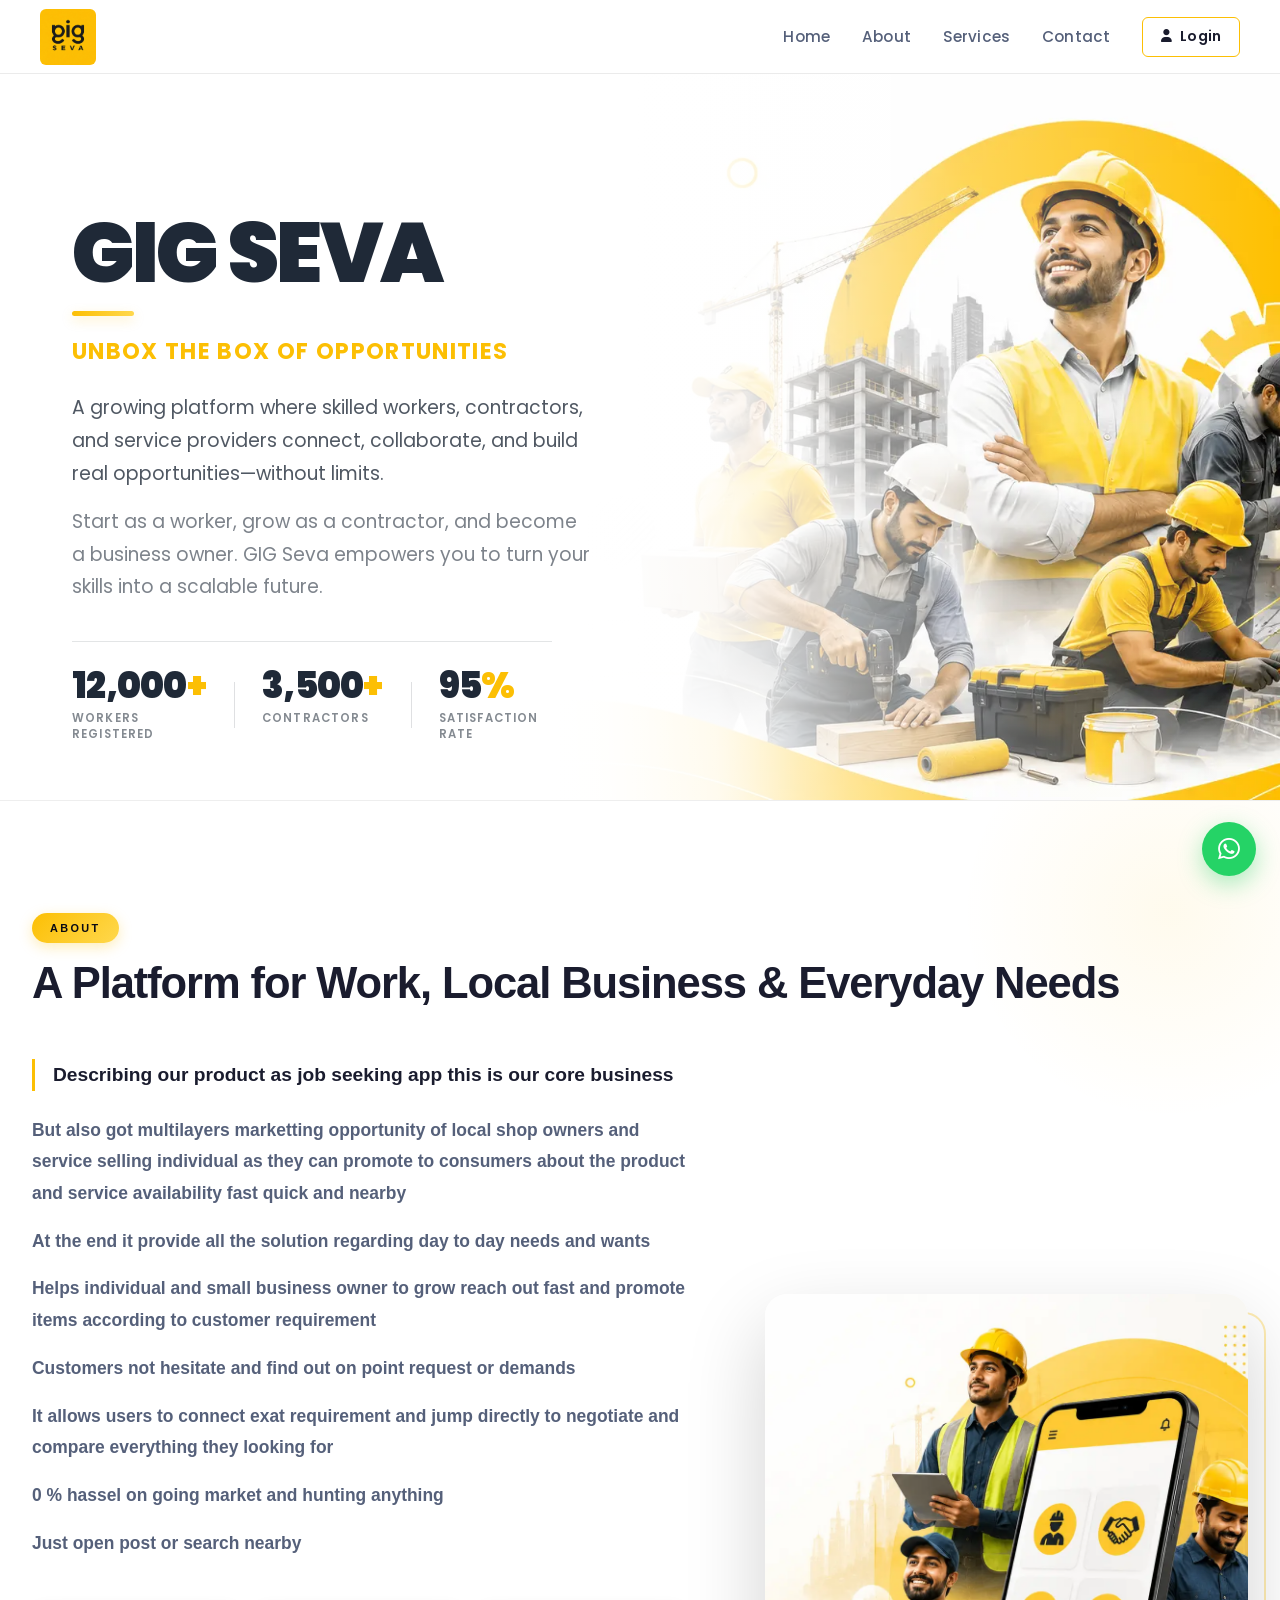
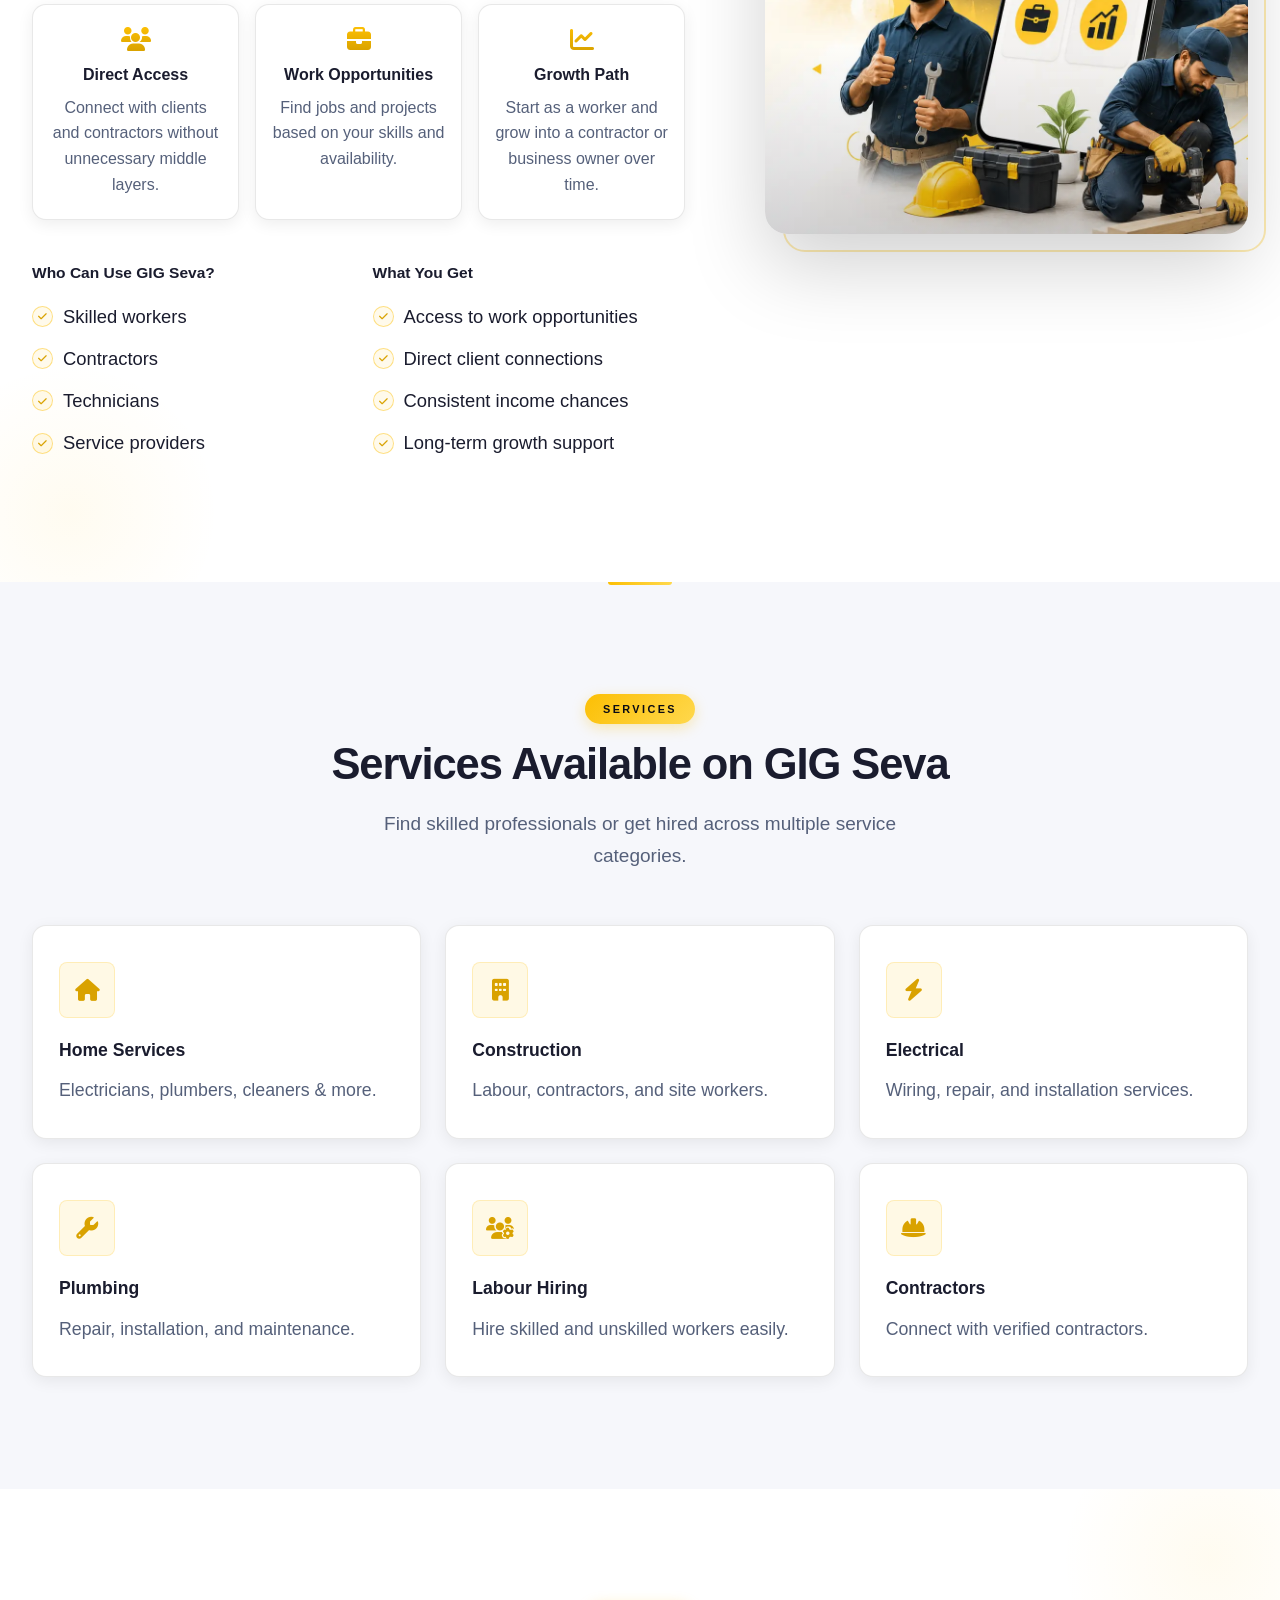
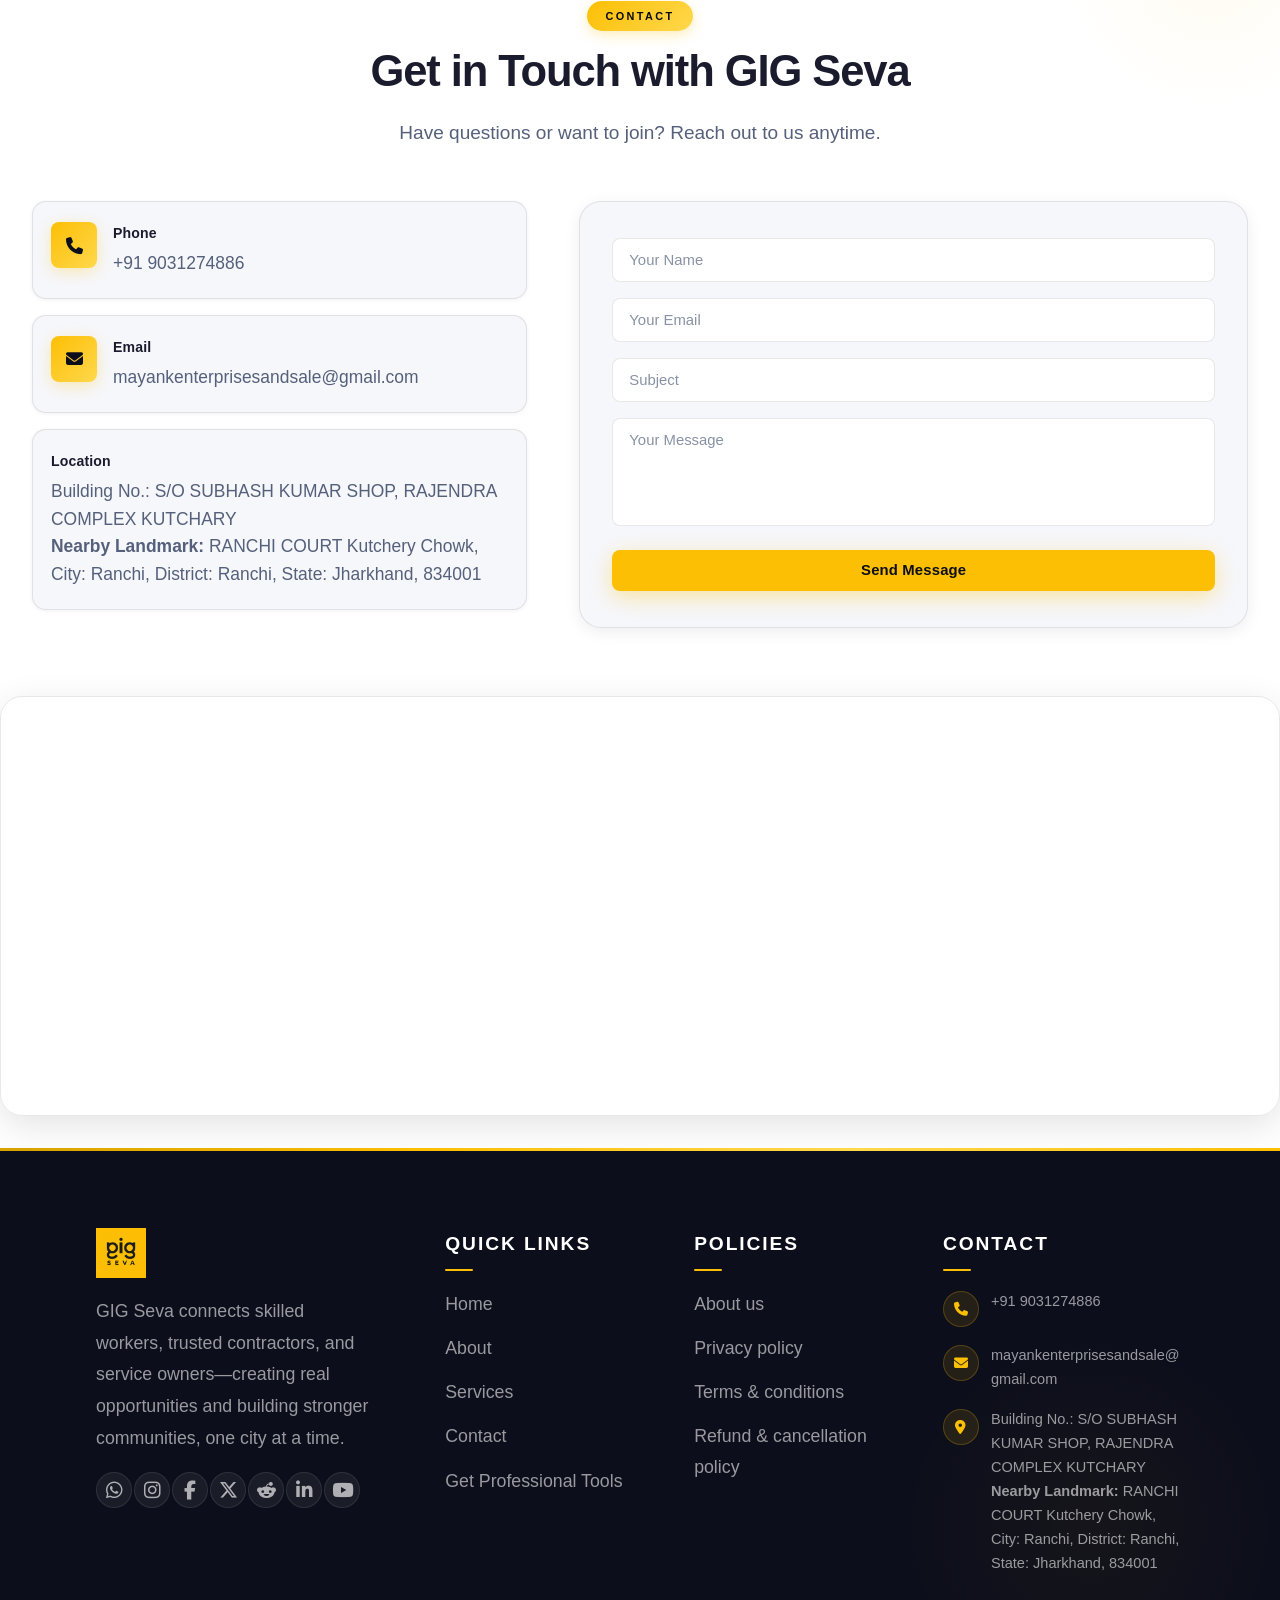
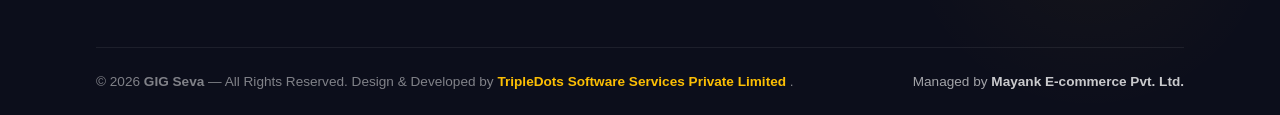
==== commit 43a6095c: "updates" ====
--- a/index.html
+++ b/index.html
@@ -344,13 +344,12 @@
 
   <!-- ================= MAP ================= -->
   <div class="contact-map">
-    <iframe 
-      src="https://www.google.com/maps/embed?pb=!1m16!1m12!1m3!1d117223.85610271404!2d85.32132581395605!3d23.343118572445846!2m3!1f0!2f0!3f0!3m2!1i1024!2i768!4f13.1!2m1!1sBuilding%20No.%3A%20S%2FO%20SUBHASH%20KUMAR%20SHOP%2C%20RAJENDRA%20COMPLEX%20KUTCHARY%20Nearby%20Landmark%3A%20RANCHI%20COURT%20Kutchery%20Chowk%2C%20City%3A%20Ranchi%2C%20District%3A%20Ranchi%2C%20State%3A%20Jharkhand%2C%20834001!5e0!3m2!1sen!2sin!4v1785757499914!5m2!1sen!2sin" width="600" height="450" style="border:0;" allowfullscreen="" loading="lazy" referrerpolicy="no-referrer-when-downgrade">
-      width="100%" 
-      height="400" 
-      style="border:0;" 
-      allowfullscreen="" 
-      loading="lazy">
+    <iframe
+      src="https://www.google.com/maps/embed?pb=!1m16!1m12!1m3!1d29304.922184316085!2d85.30078547318168!3d23.34783795425468!2m3!1f0!2f0!3f0!3m2!1i1024!2i768!4f13.1!2m1!1sBuilding%20No.%3A%20S%2FO%20SUBHASH%20KUMAR%20SHOP%2C%20RAJENDRA%20COMPLEX%20KUTCHARY%20Nearby%20Landmark%3A%20RANCHI%20COURT%20Kutchery%20Chowk%2C%20City%3A%20Ranchi%2C%20District%3A%20Ranchi%2C%20State%3A%20Jharkhand%2C%20834001!5e0!3m2!1sen!2sin!4v1792149327085!5m2!1sen!2sin"
+      title="GIG Seva office location"
+      allowfullscreen=""
+      loading="lazy"
+      referrerpolicy="no-referrer-when-downgrade">
     </iframe>
   </div>
 
--- a/css/main.css
+++ b/css/main.css
@@ -1359,7 +1359,7 @@
 }
 .contact {
   position: relative;
-  padding: 112px 0;
+  padding: 112px 0 32px;
   background: #FFFFFF;
   text-align: center;
   overflow: hidden;
@@ -1504,7 +1504,7 @@
 
 @media (max-width: 992px) {
   .contact {
-    padding: 76px 0;
+    padding: 76px 0 24px;
   }
   .contact .contact-grid {
     grid-template-columns: 1fr;
@@ -1516,7 +1516,7 @@
 }
 @media (max-width: 576px) {
   .contact {
-    padding: 56px 0;
+    padding: 56px 0 20px;
   }
   .contact .contact-subtitle {
     margin-bottom: 32px;
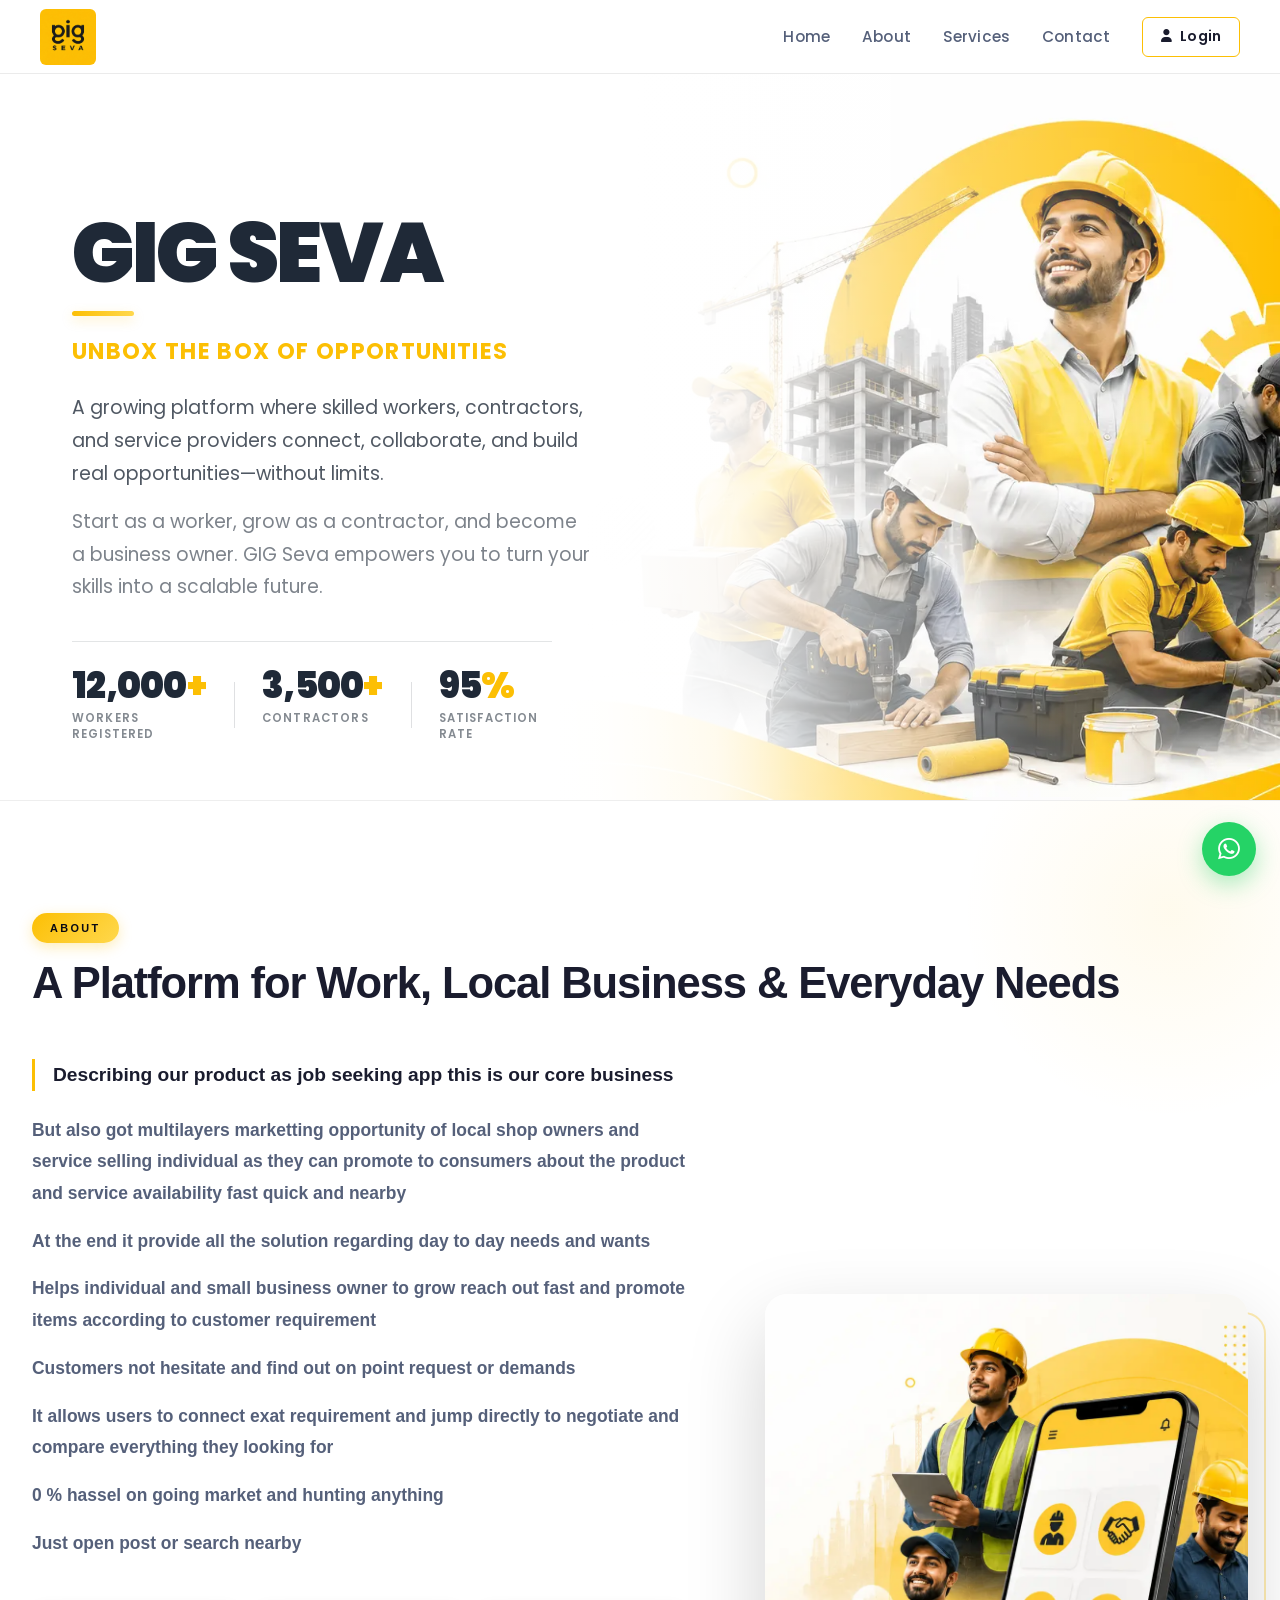
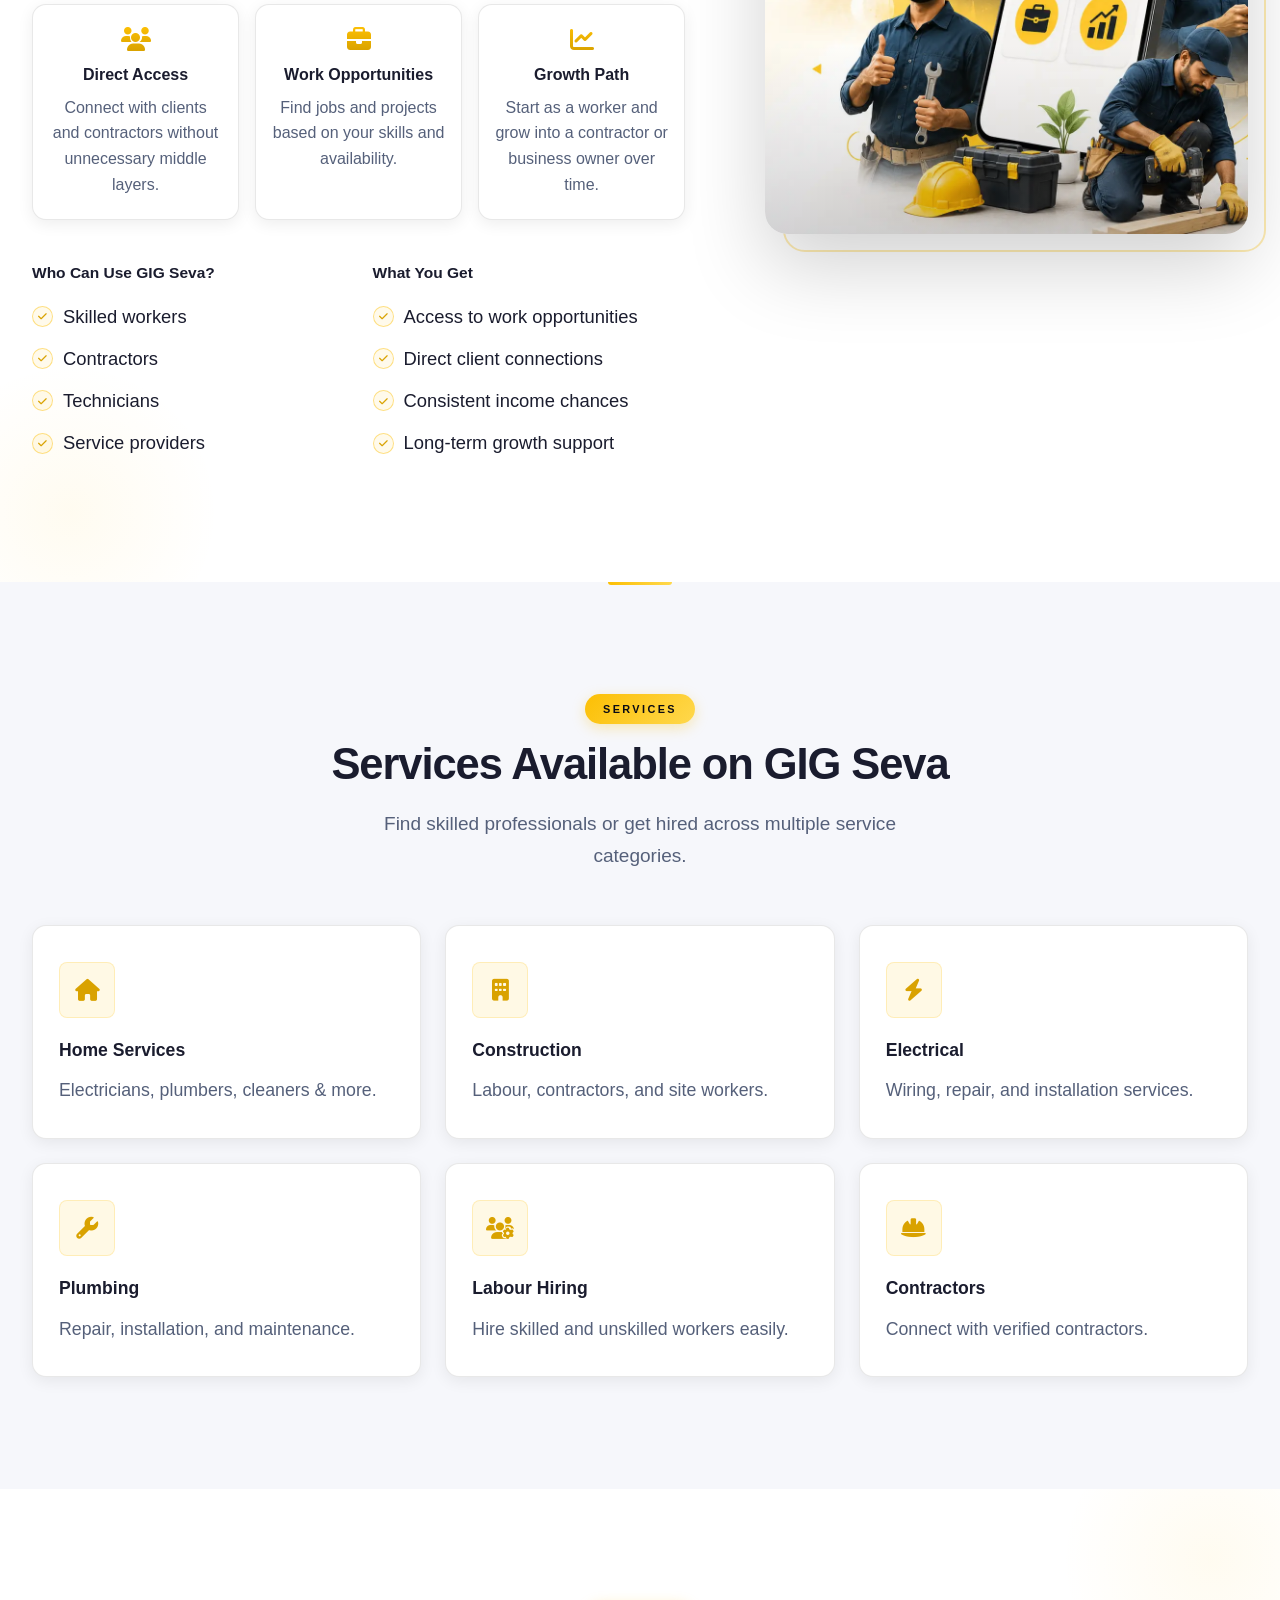
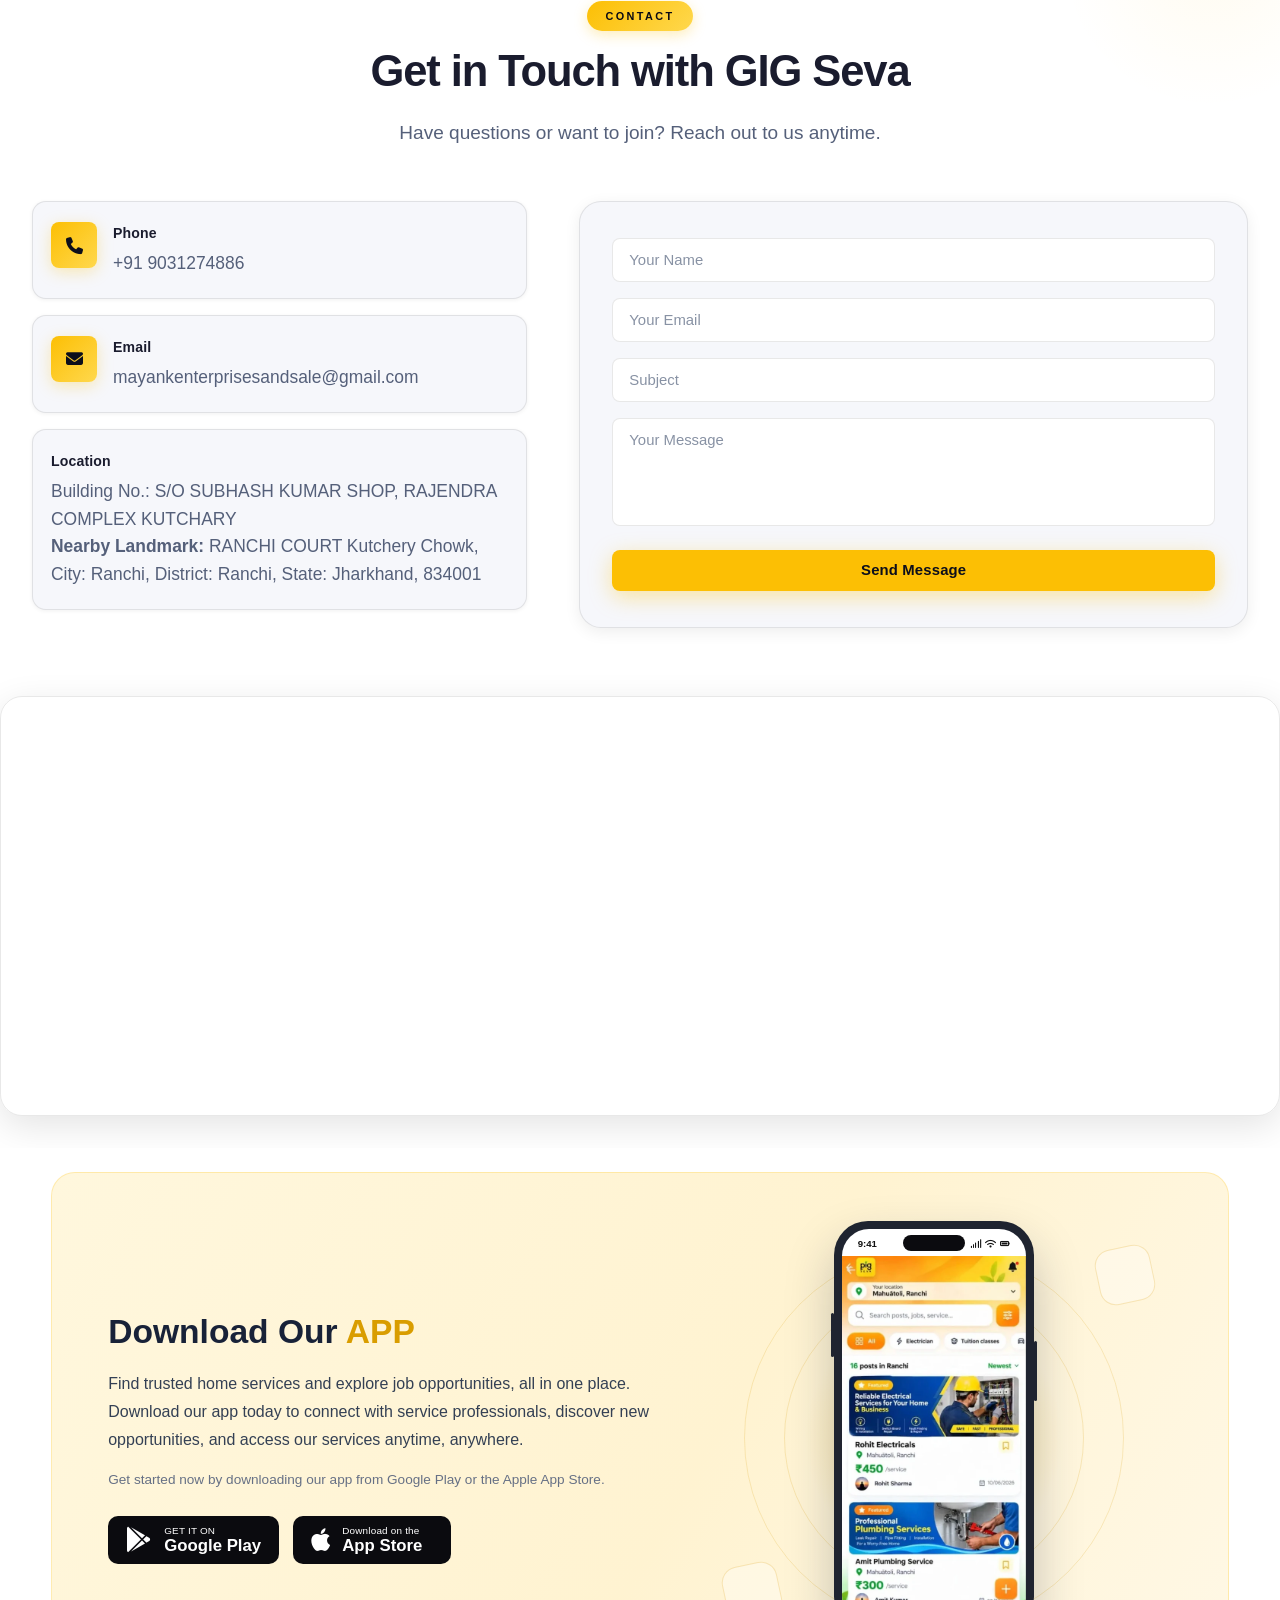
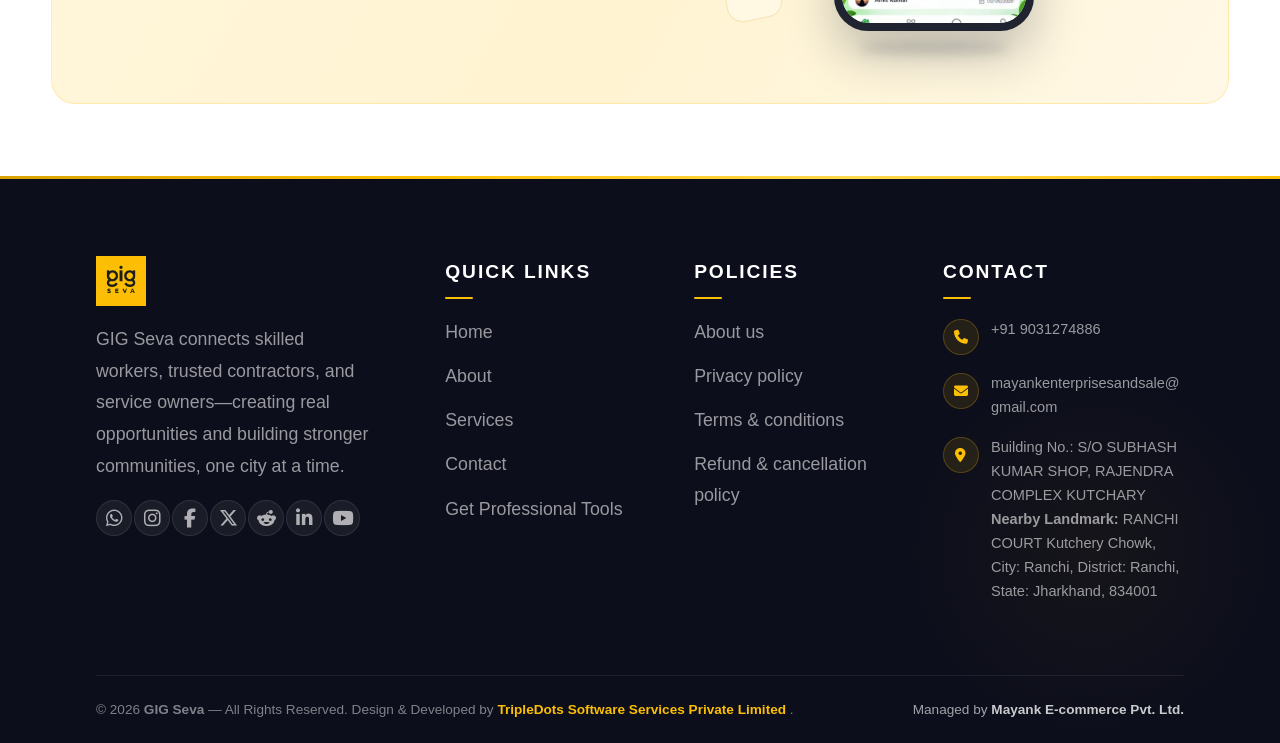
==== commit 6702115b: "updates" ====
--- a/index.html
+++ b/index.html
@@ -354,6 +354,108 @@
   </div>
 
 </section>
+
+  <!-- ================= APP DOWNLOAD ================= -->
+  <section class="app-download-section">
+    <div class="app-download-container">
+
+      <div class="app-download-content">
+
+        <h2>
+          Download Our <span class="app-eyebrow">App</span>
+        </h2>
+
+        <p class="app-description">
+          Find trusted home services and explore job opportunities, all in one place. Download our app today to connect with service professionals, discover new opportunities, and access our services anytime, anywhere.
+        </p>
+
+        <p class="app-subtext">
+          Get started now by downloading our app from Google Play or the Apple App Store.
+        </p>
+
+        <div class="app-store-buttons">
+
+          <a
+            href="https://play.google.com/store/apps/details?id=com.tripledots.geegseva"
+            class="store-badge"
+            target="_blank"
+            rel="noopener noreferrer"
+            aria-label="Get it on Google Play"
+          >
+            <i class="fab fa-google-play store-icon"></i>
+            <span class="store-text">
+              <small>GET IT ON</small>
+              <strong>Google Play</strong>
+            </span>
+          </a>
+
+          <a
+            href="https://apps.apple.com/in/app/gigseva/id6810409094"
+            class="store-badge"
+            target="_blank"
+            rel="noopener noreferrer"
+            aria-label="Download on the App Store"
+          >
+            <i class="fab fa-apple store-icon"></i>
+            <span class="store-text">
+              <small>Download on the</small>
+              <strong>App Store</strong>
+            </span>
+          </a>
+
+        </div>
+      </div>
+
+      <div class="app-download-visual">
+
+        <div class="phone-glow"></div>
+
+        <div class="phone-decoration phone-decoration-one"></div>
+        <div class="phone-decoration phone-decoration-two"></div>
+
+        <div class="phone-mockup">
+
+          <div class="phone-frame">
+
+            <span class="phone-side-button phone-volume"></span>
+            <span class="phone-side-button phone-power"></span>
+
+            <div class="phone-screen">
+
+              <div class="phone-status-bar">
+                <span>9:41</span>
+                <div class="phone-status-icons">
+                  <i class="fas fa-signal"></i>
+                  <i class="fas fa-wifi"></i>
+                  <i class="fas fa-battery-full"></i>
+                </div>
+              </div>
+
+              <div class="phone-dynamic-island"></div>
+
+              <div class="phone-screen-content">
+                <img
+                  src="images/mobile-image.webp"
+                  alt="GIG Seva mobile app preview"
+                  class="phone-app-image"
+                  loading="lazy"
+                />
+              </div>
+
+            </div>
+          </div>
+
+          <div class="phone-bottom-shadow"></div>
+        </div>
+
+        <div class="phone-orbit phone-orbit-one"></div>
+        <div class="phone-orbit phone-orbit-two"></div>
+
+      </div>
+
+    </div>
+  </section>
+
   <div id="footer"></div>
 
   <!-- JS -->
--- a/css/main.css
+++ b/css/main.css
@@ -2035,3 +2035,237 @@
     box-shadow: none;
   }
 }
+
+/* ===== App download ===== */
+.app-download-section {
+  padding: 24px 0 72px;
+  background: #FFFFFF;
+}
+.app-download-container {
+  position: relative;
+  width: min(1180px, 92%);
+  margin: 0 auto;
+  display: grid;
+  grid-template-columns: minmax(0, 1.15fr) minmax(0, 1fr);
+  align-items: center;
+  gap: 40px;
+  padding: 48px 56px;
+  border-radius: 24px;
+  border: 1px solid rgba(252, 191, 4, 0.22);
+  background: linear-gradient(120deg, #FFF7DD 0%, #FFF3D1 55%, #FFF8E6 100%);
+  overflow: hidden;
+}
+.app-download-content h2 {
+  margin: 0 0 18px;
+  color: #182238;
+  font-size: 2.1rem;
+  font-weight: 700;
+  line-height: 1.2;
+}
+.app-eyebrow {
+  color: #D99D00;
+  text-transform: uppercase;
+}
+.app-description {
+  margin: 0 0 14px;
+  color: #344054;
+  font-size: 1rem;
+  line-height: 1.75;
+}
+.app-subtext {
+  margin: 0 0 24px;
+  color: #667085;
+  font-size: 0.85rem;
+}
+.app-store-buttons {
+  display: flex;
+  flex-wrap: wrap;
+  gap: 14px;
+}
+.store-badge {
+  display: inline-flex;
+  align-items: center;
+  gap: 12px;
+  min-width: 158px;
+  padding: 9px 18px;
+  border-radius: 10px;
+  background: #0B0B0F;
+  color: #FFFFFF;
+  text-decoration: none;
+  transition: transform 0.2s ease, box-shadow 0.2s ease;
+}
+.store-badge:hover {
+  transform: translateY(-2px);
+  box-shadow: 0 10px 22px rgba(0, 0, 0, 0.22);
+}
+.store-icon {
+  font-size: 1.6rem;
+}
+.store-text {
+  display: flex;
+  flex-direction: column;
+  line-height: 1.15;
+  text-align: left;
+}
+.store-text small {
+  font-size: 0.62rem;
+  letter-spacing: 0.02em;
+}
+.store-text strong {
+  font-size: 1.05rem;
+  font-weight: 600;
+}
+
+.app-download-visual {
+  position: relative;
+  display: flex;
+  justify-content: center;
+  align-items: center;
+  min-height: 340px;
+}
+.phone-glow {
+  position: absolute;
+  width: 260px;
+  height: 260px;
+  border-radius: 50%;
+  background: radial-gradient(circle, rgba(252, 191, 4, 0.35) 0%, rgba(252, 191, 4, 0) 70%);
+}
+.phone-orbit {
+  position: absolute;
+  border-radius: 50%;
+  border: 1px solid rgba(217, 157, 0, 0.18);
+  pointer-events: none;
+}
+.phone-orbit-one {
+  width: 300px;
+  height: 300px;
+}
+.phone-orbit-two {
+  width: 380px;
+  height: 380px;
+}
+.phone-decoration {
+  position: absolute;
+  width: 56px;
+  height: 56px;
+  border-radius: 16px;
+  border: 1px solid rgba(217, 157, 0, 0.22);
+  background: rgba(255, 255, 255, 0.35);
+  transform: rotate(-12deg);
+}
+.phone-decoration-one {
+  top: 6%;
+  right: 4%;
+}
+.phone-decoration-two {
+  bottom: 8%;
+  left: 6%;
+}
+
+.phone-mockup {
+  position: relative;
+  z-index: 1;
+}
+.phone-frame {
+  position: relative;
+  width: 200px;
+  height: 410px;
+  padding: 8px;
+  border-radius: 34px;
+  background: #1F2430;
+  box-shadow: 0 24px 48px rgba(24, 34, 56, 0.25);
+}
+.phone-side-button {
+  position: absolute;
+  width: 3px;
+  border-radius: 3px;
+  background: #1F2430;
+}
+.phone-volume {
+  left: -3px;
+  top: 92px;
+  height: 44px;
+}
+.phone-power {
+  right: -3px;
+  top: 120px;
+  height: 60px;
+}
+.phone-screen {
+  position: relative;
+  width: 100%;
+  height: 100%;
+  border-radius: 27px;
+  overflow: hidden;
+  background: #FFFFFF;
+  display: flex;
+  flex-direction: column;
+}
+.phone-status-bar {
+  display: flex;
+  justify-content: space-between;
+  align-items: center;
+  padding: 7px 16px 3px;
+  font-size: 0.6rem;
+  font-weight: 600;
+  color: #111;
+}
+.phone-status-icons {
+  display: flex;
+  gap: 4px;
+  font-size: 0.55rem;
+}
+.phone-dynamic-island {
+  position: absolute;
+  top: 6px;
+  left: 50%;
+  width: 62px;
+  height: 16px;
+  border-radius: 999px;
+  background: #0B0B0F;
+  transform: translateX(-50%);
+}
+.phone-screen-content {
+  flex: 1;
+  min-height: 0;
+}
+.phone-app-image {
+  display: block;
+  width: 100%;
+  height: 100%;
+  object-fit: cover;
+  object-position: top;
+}
+.phone-bottom-shadow {
+  width: 150px;
+  height: 14px;
+  margin: 10px auto 0;
+  border-radius: 50%;
+  background: rgba(24, 34, 56, 0.16);
+  filter: blur(6px);
+}
+
+@media (max-width: 900px) {
+  .app-download-container {
+    grid-template-columns: 1fr;
+    padding: 36px 24px;
+    text-align: center;
+  }
+  .app-store-buttons {
+    justify-content: center;
+  }
+}
+@media (max-width: 576px) {
+  .app-download-section {
+    padding: 16px 0 48px;
+  }
+  .app-download-content h2 {
+    font-size: 1.65rem;
+  }
+  .app-download-visual {
+    min-height: 300px;
+  }
+  .phone-orbit-two {
+    display: none;
+  }
+}
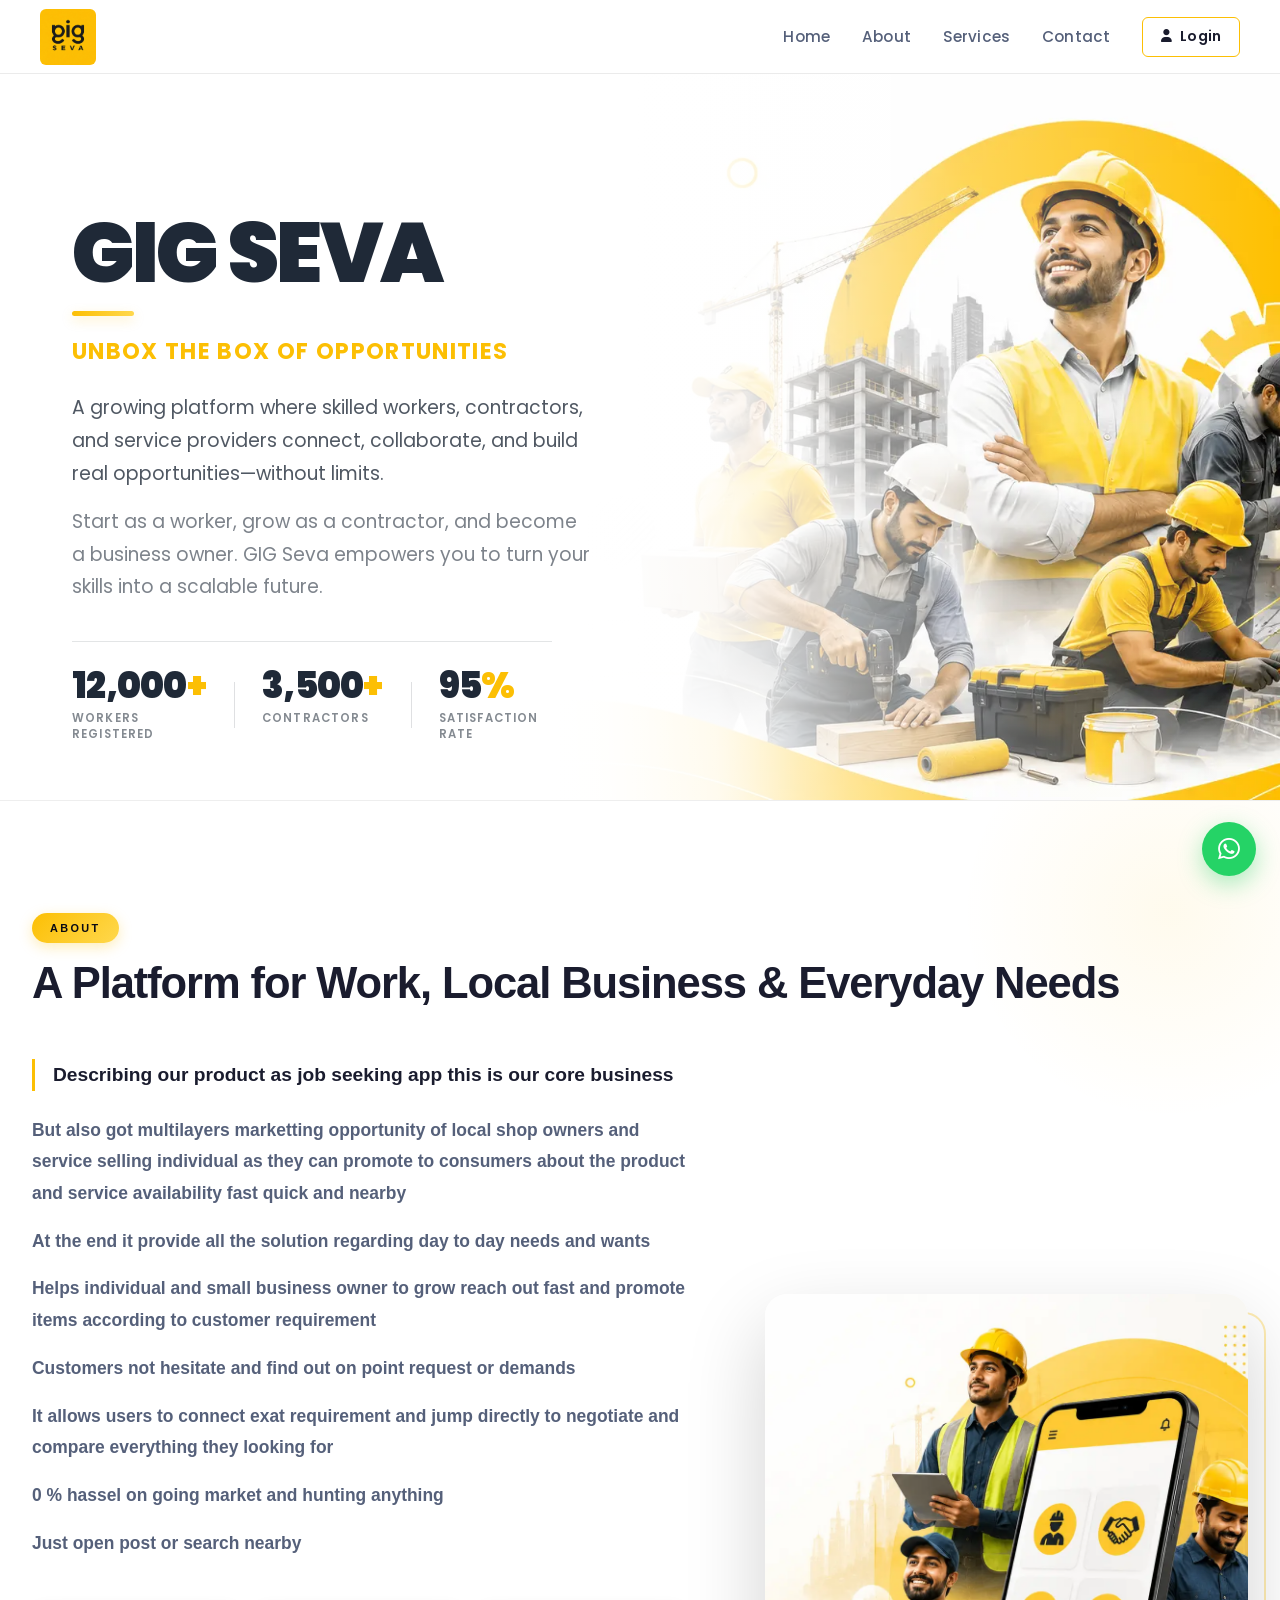
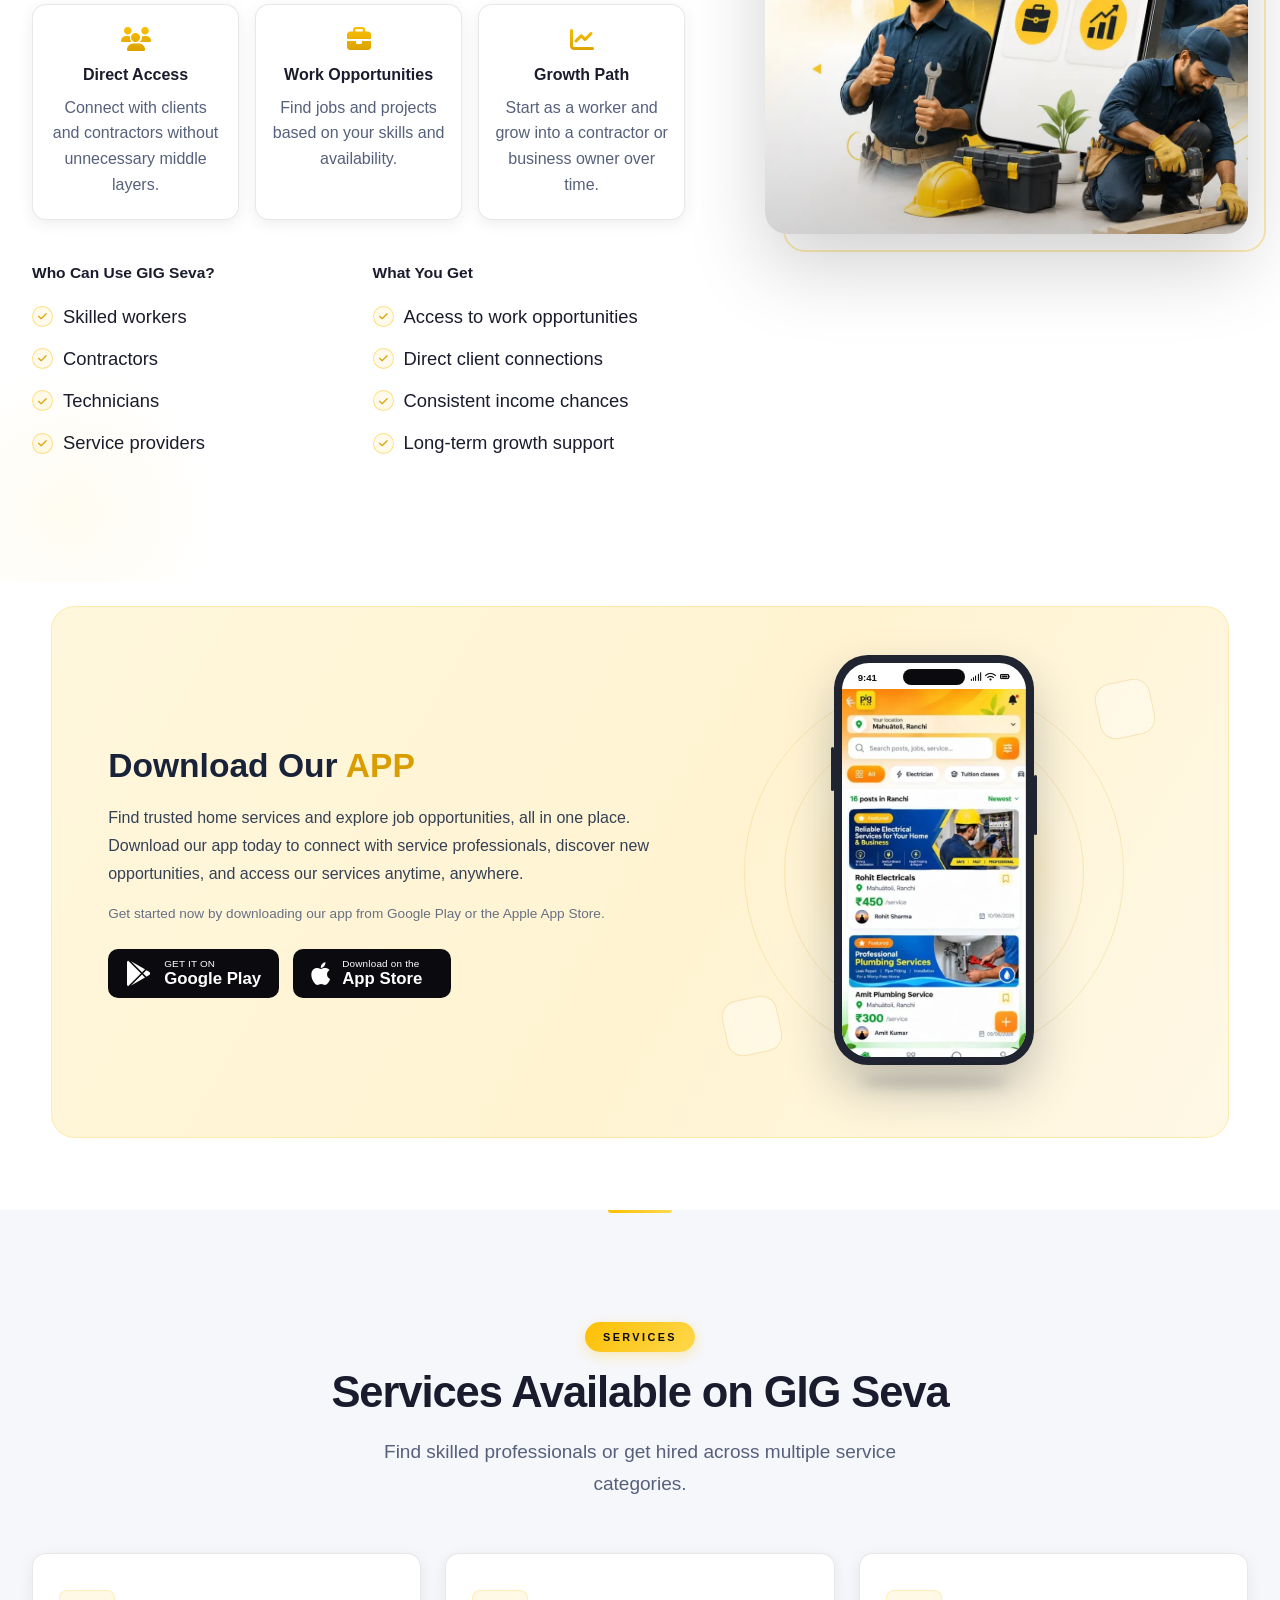
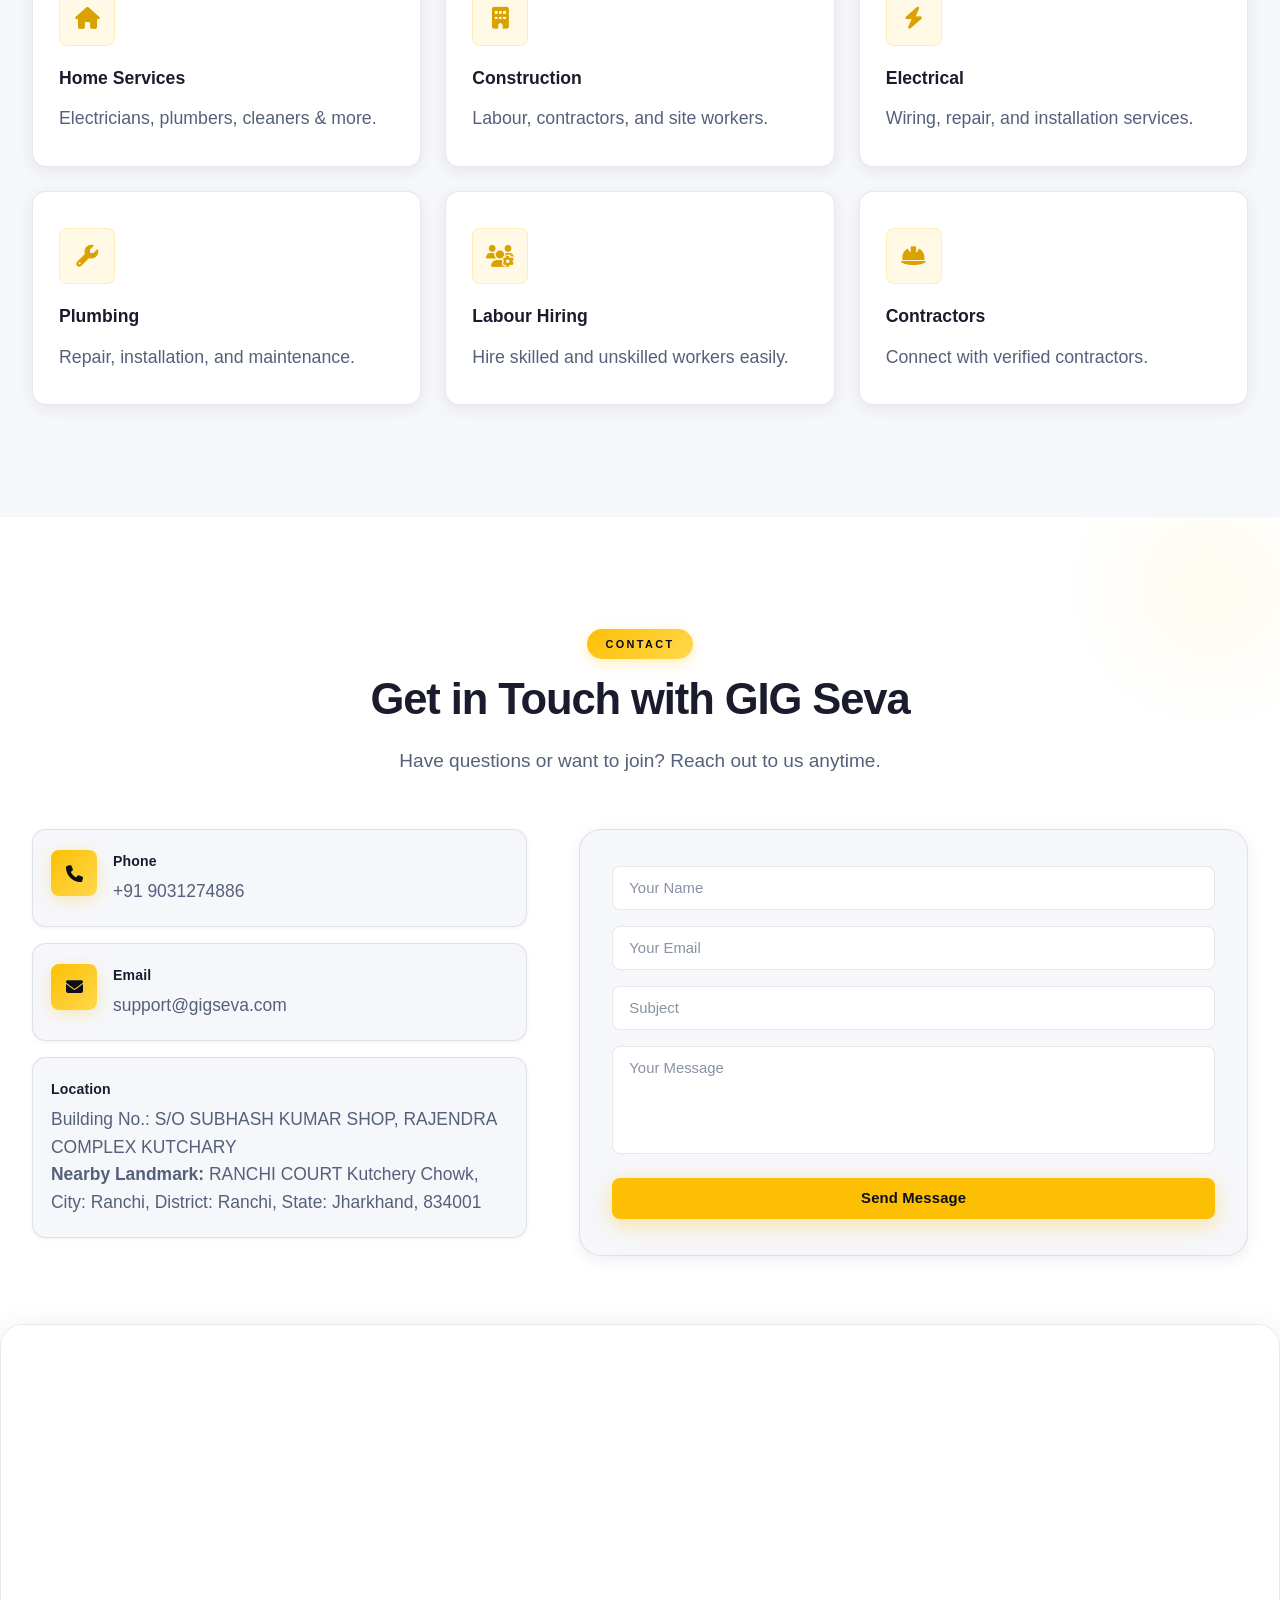
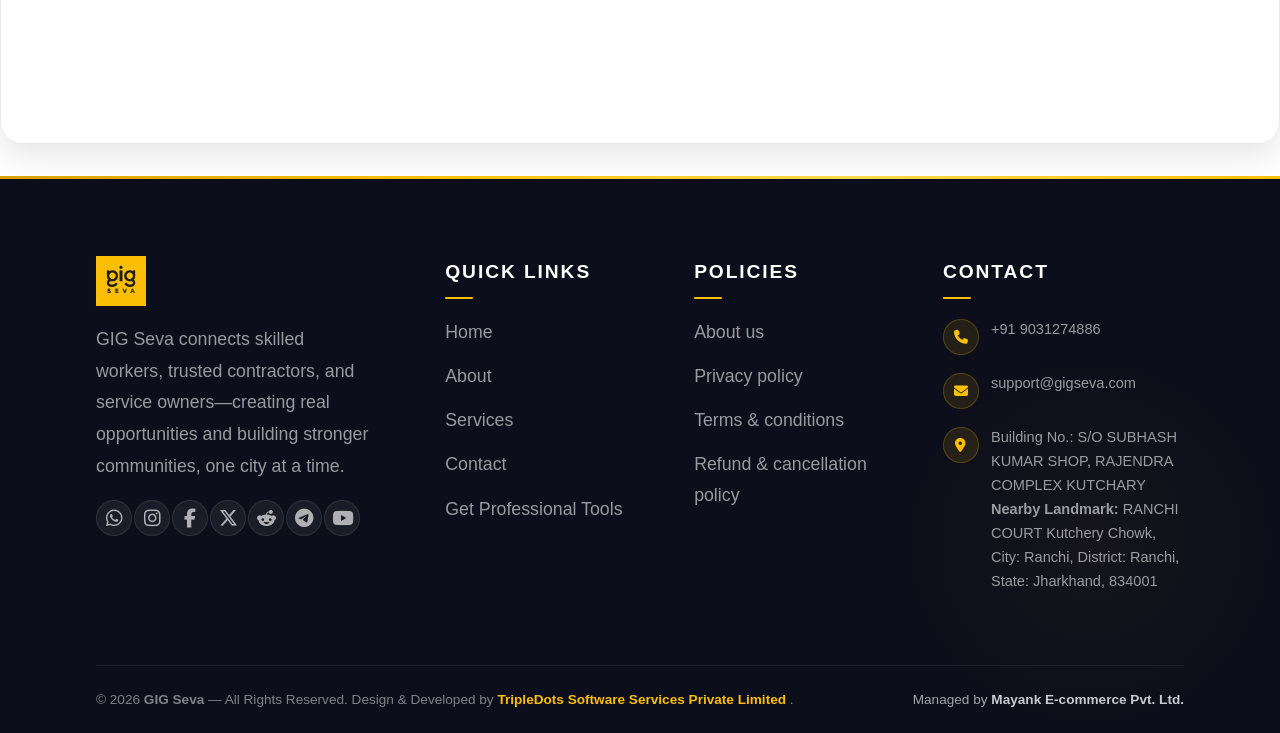
==== commit d16ddf35: "udpaets" ====
--- a/index.html
+++ b/index.html
@@ -202,157 +202,6 @@
     </div>
 
   </div>
-</section>
-<!-- ================= SERVICES ================= -->
-<section id="services" class="section services">
-  <div class="container">
-
-    <span class="section-label">Services</span>
-
-    <h2 class="section-title">
-      Services Available on GIG Seva
-    </h2>
-
-    <p class="services-subtitle">
-      Find skilled professionals or get hired across multiple service categories.
-    </p>
-
-    <div class="services-grid">
-
-      <div class="service-card">
-        <i class="fa-solid fa-house"></i>
-        <h3>Home Services</h3>
-        <p>Electricians, plumbers, cleaners & more.</p>
-      </div>
-
-      <div class="service-card">
-        <i class="fa-solid fa-building"></i>
-        <h3>Construction</h3>
-        <p>Labour, contractors, and site workers.</p>
-      </div>
-
-      <div class="service-card">
-        <i class="fa-solid fa-bolt"></i>
-        <h3>Electrical</h3>
-        <p>Wiring, repair, and installation services.</p>
-      </div>
-
-      <div class="service-card">
-        <i class="fa-solid fa-wrench"></i>
-        <h3>Plumbing</h3>
-        <p>Repair, installation, and maintenance.</p>
-      </div>
-
-      <div class="service-card">
-        <i class="fa-solid fa-users-gear"></i>
-        <h3>Labour Hiring</h3>
-        <p>Hire skilled and unskilled workers easily.</p>
-      </div>
-
-      <div class="service-card">
-        <i class="fa-solid fa-helmet-safety"></i>
-        <h3>Contractors</h3>
-        <p>Connect with verified contractors.</p>
-      </div>
-
-    </div>
-
-  </div>
-</section>
-
-<!-- ================= CONTACT ================= -->
-<section id="contact" class="section contact">
-  <div class="container">
-
-    <span class="section-label">Contact</span>
-
-    <h2 class="section-title">
-      Get in Touch with GIG Seva
-    </h2>
-
-    <p class="contact-subtitle">
-      Have questions or want to join? Reach out to us anytime.
-    </p>
-
-    <div class="contact-grid">
-
-      <!-- ================= LEFT INFO ================= -->
-      <div class="contact-info">
-
-        <div class="info-box">
-          <i class="fa-solid fa-phone"></i>
-          <div>
-            <h4>Phone</h4>
-            <p>+91 9031274886</p>
-          </div>
-        </div>
-
-        <div class="info-box">
-          <i class="fa-solid fa-envelope"></i>
-          <div>
-            <h4>Email</h4>
-            <p>mayankenterprisesandsale@gmail.com</p>
-          </div>
-        </div>
-
-        <div class="info-box">
-          <!-- <i class="fa-solid fa-location-dot"></i> -->
-          <div>
-            <h4>Location</h4>
-            <p>Building No.: S/O SUBHASH KUMAR 
-             SHOP, RAJENDRA COMPLEX KUTCHARY <br> <b>Nearby Landmark:</b> RANCHI COURT 
-             Kutchery Chowk,  City: Ranchi, District: Ranchi, State: Jharkhand, 834001</p>
-          </div>
-        </div>
-
-        
-
-      </div>
-
-      <!-- ================= RIGHT FORM ================= -->
-      <div class="contact-form">
-
-        <form>
-
-          <div class="form-group">
-            <input type="text" placeholder="Your Name" required />
-          </div>
-
-          <div class="form-group">
-            <input type="email" placeholder="Your Email" required />
-          </div>
-
-          <div class="form-group">
-            <input type="text" placeholder="Subject" />
-          </div>
-
-          <div class="form-group">
-            <textarea rows="5" placeholder="Your Message"></textarea>
-          </div>
-
-          <button type="submit" class="btn btn-primary full-width">
-            Send Message
-          </button>
-
-        </form>
-
-      </div>
-
-    </div>
-
-  </div>
-
-  <!-- ================= MAP ================= -->
-  <div class="contact-map">
-    <iframe
-      src="https://www.google.com/maps/embed?pb=!1m16!1m12!1m3!1d29304.922184316085!2d85.30078547318168!3d23.34783795425468!2m3!1f0!2f0!3f0!3m2!1i1024!2i768!4f13.1!2m1!1sBuilding%20No.%3A%20S%2FO%20SUBHASH%20KUMAR%20SHOP%2C%20RAJENDRA%20COMPLEX%20KUTCHARY%20Nearby%20Landmark%3A%20RANCHI%20COURT%20Kutchery%20Chowk%2C%20City%3A%20Ranchi%2C%20District%3A%20Ranchi%2C%20State%3A%20Jharkhand%2C%20834001!5e0!3m2!1sen!2sin!4v1792149327085!5m2!1sen!2sin"
-      title="GIG Seva office location"
-      allowfullscreen=""
-      loading="lazy"
-      referrerpolicy="no-referrer-when-downgrade">
-    </iframe>
-  </div>
-
 </section>
 
   <!-- ================= APP DOWNLOAD ================= -->
@@ -455,6 +304,157 @@
 
     </div>
   </section>
+<!-- ================= SERVICES ================= -->
+<section id="services" class="section services">
+  <div class="container">
+
+    <span class="section-label">Services</span>
+
+    <h2 class="section-title">
+      Services Available on GIG Seva
+    </h2>
+
+    <p class="services-subtitle">
+      Find skilled professionals or get hired across multiple service categories.
+    </p>
+
+    <div class="services-grid">
+
+      <div class="service-card">
+        <i class="fa-solid fa-house"></i>
+        <h3>Home Services</h3>
+        <p>Electricians, plumbers, cleaners & more.</p>
+      </div>
+
+      <div class="service-card">
+        <i class="fa-solid fa-building"></i>
+        <h3>Construction</h3>
+        <p>Labour, contractors, and site workers.</p>
+      </div>
+
+      <div class="service-card">
+        <i class="fa-solid fa-bolt"></i>
+        <h3>Electrical</h3>
+        <p>Wiring, repair, and installation services.</p>
+      </div>
+
+      <div class="service-card">
+        <i class="fa-solid fa-wrench"></i>
+        <h3>Plumbing</h3>
+        <p>Repair, installation, and maintenance.</p>
+      </div>
+
+      <div class="service-card">
+        <i class="fa-solid fa-users-gear"></i>
+        <h3>Labour Hiring</h3>
+        <p>Hire skilled and unskilled workers easily.</p>
+      </div>
+
+      <div class="service-card">
+        <i class="fa-solid fa-helmet-safety"></i>
+        <h3>Contractors</h3>
+        <p>Connect with verified contractors.</p>
+      </div>
+
+    </div>
+
+  </div>
+</section>
+
+<!-- ================= CONTACT ================= -->
+<section id="contact" class="section contact">
+  <div class="container">
+
+    <span class="section-label">Contact</span>
+
+    <h2 class="section-title">
+      Get in Touch with GIG Seva
+    </h2>
+
+    <p class="contact-subtitle">
+      Have questions or want to join? Reach out to us anytime.
+    </p>
+
+    <div class="contact-grid">
+
+      <!-- ================= LEFT INFO ================= -->
+      <div class="contact-info">
+
+        <div class="info-box">
+          <i class="fa-solid fa-phone"></i>
+          <div>
+            <h4>Phone</h4>
+            <p>+91 9031274886</p>
+          </div>
+        </div>
+
+        <div class="info-box">
+          <i class="fa-solid fa-envelope"></i>
+          <div>
+            <h4>Email</h4>
+            <p>support@gigseva.com</p>
+          </div>
+        </div>
+
+        <div class="info-box">
+          <!-- <i class="fa-solid fa-location-dot"></i> -->
+          <div>
+            <h4>Location</h4>
+            <p>Building No.: S/O SUBHASH KUMAR 
+             SHOP, RAJENDRA COMPLEX KUTCHARY <br> <b>Nearby Landmark:</b> RANCHI COURT 
+             Kutchery Chowk,  City: Ranchi, District: Ranchi, State: Jharkhand, 834001</p>
+          </div>
+        </div>
+
+        
+
+      </div>
+
+      <!-- ================= RIGHT FORM ================= -->
+      <div class="contact-form">
+
+        <form>
+
+          <div class="form-group">
+            <input type="text" placeholder="Your Name" required />
+          </div>
+
+          <div class="form-group">
+            <input type="email" placeholder="Your Email" required />
+          </div>
+
+          <div class="form-group">
+            <input type="text" placeholder="Subject" />
+          </div>
+
+          <div class="form-group">
+            <textarea rows="5" placeholder="Your Message"></textarea>
+          </div>
+
+          <button type="submit" class="btn btn-primary full-width">
+            Send Message
+          </button>
+
+        </form>
+
+      </div>
+
+    </div>
+
+  </div>
+
+  <!-- ================= MAP ================= -->
+  <div class="contact-map">
+    <iframe
+      src="https://www.google.com/maps/embed?pb=!1m16!1m12!1m3!1d29304.922184316085!2d85.30078547318168!3d23.34783795425468!2m3!1f0!2f0!3f0!3m2!1i1024!2i768!4f13.1!2m1!1sBuilding%20No.%3A%20S%2FO%20SUBHASH%20KUMAR%20SHOP%2C%20RAJENDRA%20COMPLEX%20KUTCHARY%20Nearby%20Landmark%3A%20RANCHI%20COURT%20Kutchery%20Chowk%2C%20City%3A%20Ranchi%2C%20District%3A%20Ranchi%2C%20State%3A%20Jharkhand%2C%20834001!5e0!3m2!1sen!2sin!4v1792149327085!5m2!1sen!2sin"
+      title="GIG Seva office location"
+      allowfullscreen=""
+      loading="lazy"
+      referrerpolicy="no-referrer-when-downgrade">
+    </iframe>
+  </div>
+
+</section>
 
   <div id="footer"></div>
 
